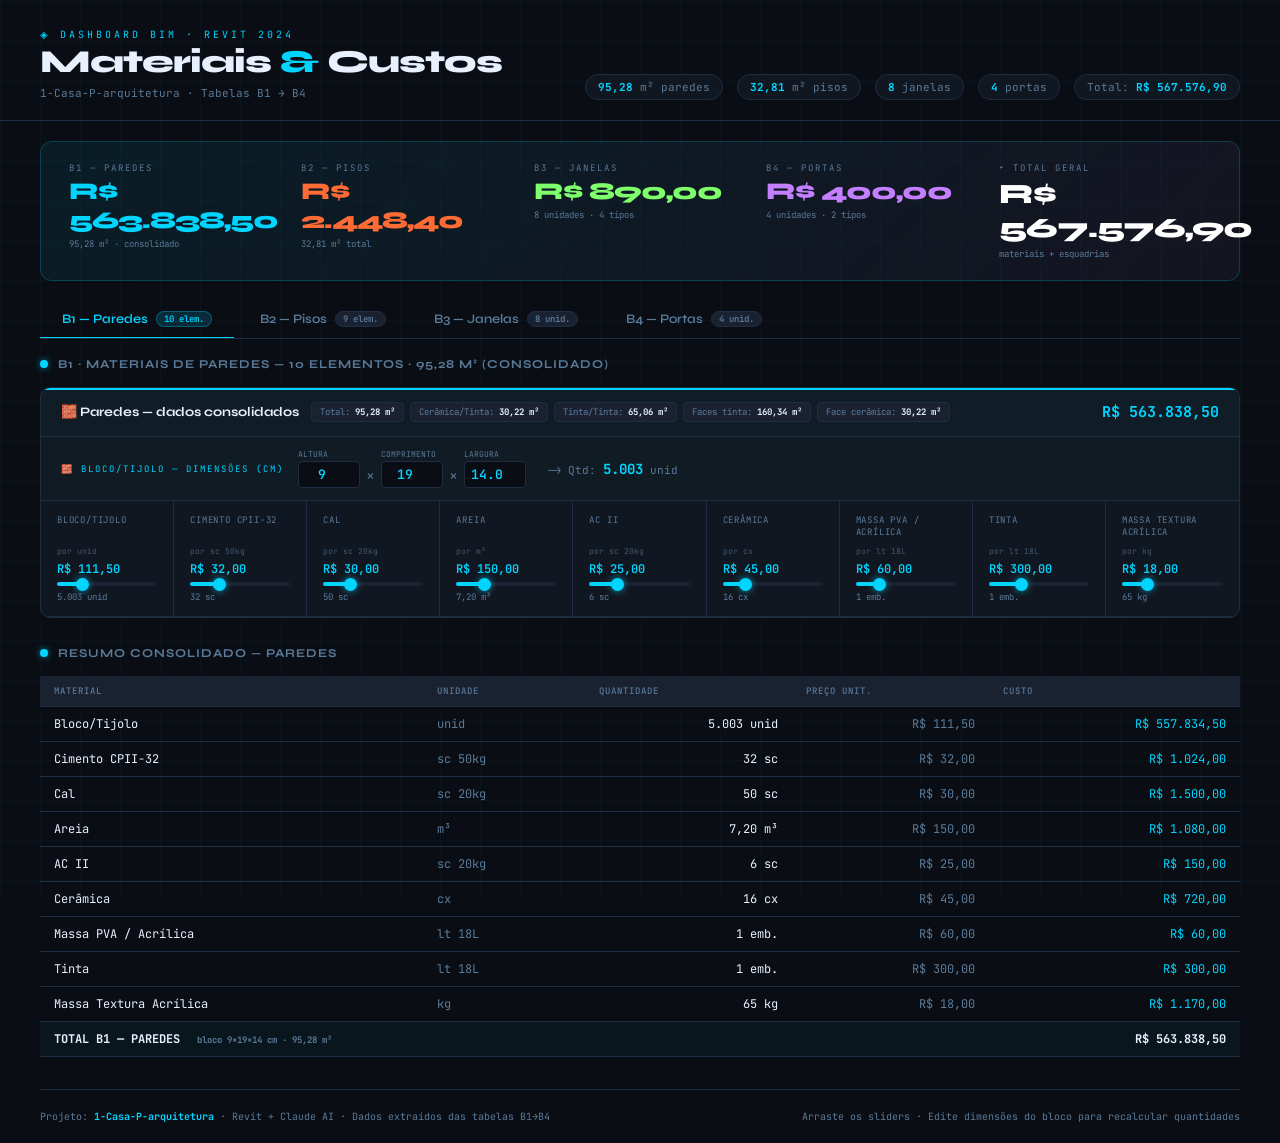
==== assets/images/projetos/modelo_1/dashboard.html @ 9f853e3e "Add files via upload" ====
<!DOCTYPE html>
<html lang="pt-BR">
<head>
<meta charset="UTF-8">
<meta name="viewport" content="width=device-width, initial-scale=1.0">
<title>Dashboard de Materiais — 1-Casa-P-arquitetura</title>
<link href="https://fonts.googleapis.com/css2?family=Syne:wght@400;600;700;800&family=JetBrains+Mono:wght@300;400;500&display=swap" rel="stylesheet">
<style>
  :root {
    --bg:#0a0e14; --surface:#111720; --surface2:#1a2232; --border:#1f2d42;
    --accent:#00d4ff; --accent2:#ff6b35; --accent3:#7fff6b; --accent4:#c47fff;
    --text:#e8f0fe; --muted:#5a7a9a;
    --font-d:'Syne',sans-serif; --font-m:'JetBrains Mono',monospace;
  }
  *{box-sizing:border-box;margin:0;padding:0}
  body{background:var(--bg);color:var(--text);font-family:var(--font-d);min-height:100vh;overflow-x:hidden}
  body::before{content:'';position:fixed;inset:0;
    background-image:linear-gradient(rgba(0,212,255,.03) 1px,transparent 1px),linear-gradient(90deg,rgba(0,212,255,.03) 1px,transparent 1px);
    background-size:40px 40px;pointer-events:none;z-index:0}

  /* HEADER */
  header{position:relative;z-index:10;padding:28px 40px 20px;border-bottom:1px solid var(--border);
    display:flex;align-items:flex-end;justify-content:space-between;gap:20px;flex-wrap:wrap}
  .logo-area{display:flex;flex-direction:column;gap:5px}
  .logo-tag{font-family:var(--font-m);font-size:10px;color:var(--accent);letter-spacing:3px;text-transform:uppercase}
  h1{font-size:clamp(20px,3vw,32px);font-weight:800;letter-spacing:-1px;line-height:1}
  h1 span{color:var(--accent)}
  .proj{font-family:var(--font-m);font-size:11px;color:var(--muted);margin-top:3px}
  .hdr-meta{display:flex;gap:14px;align-items:center;flex-wrap:wrap}
  .pill{background:var(--surface);border:1px solid var(--border);padding:5px 12px;border-radius:20px;
    font-family:var(--font-m);font-size:11px;color:var(--muted)}
  .pill strong{color:var(--accent)}

  /* BANNER */
  .banner{position:relative;z-index:10;margin:20px 40px;
    background:linear-gradient(135deg,rgba(0,212,255,.08),rgba(196,127,255,.06));
    border:1px solid rgba(0,212,255,.2);border-radius:12px;padding:20px 28px;
    display:grid;grid-template-columns:repeat(auto-fit,minmax(160px,1fr));gap:20px}
  .stat{display:flex;flex-direction:column;gap:3px}
  .stat-l{font-family:var(--font-m);font-size:9px;color:var(--muted);text-transform:uppercase;letter-spacing:2px}
  .stat-v{font-size:24px;font-weight:800;letter-spacing:-1px}
  .stat-s{font-family:var(--font-m);font-size:9px;color:var(--muted)}

  /* TAB NAV */
  .tab-nav{position:relative;z-index:10;margin:0 40px 18px;display:flex;gap:4px;
    border-bottom:1px solid var(--border);overflow-x:auto;scrollbar-width:none}
  .tab-nav::-webkit-scrollbar{display:none}
  .tab-btn{padding:10px 22px;background:none;border:none;border-bottom:2px solid transparent;
    color:var(--muted);font-family:var(--font-d);font-size:13px;font-weight:600;cursor:pointer;
    white-space:nowrap;transition:all .2s;display:flex;align-items:center;gap:8px;margin-bottom:-1px}
  .tab-btn:hover{color:var(--text)}
  .tab-btn.active{color:var(--accent);border-bottom-color:var(--accent)}
  .tab-badge{background:var(--surface2);border:1px solid var(--border);padding:1px 7px;
    border-radius:10px;font-family:var(--font-m);font-size:9px}
  .tab-btn.active .tab-badge{background:rgba(0,212,255,.15);border-color:rgba(0,212,255,.3);color:var(--accent)}

  /* PANEL */
  .panel{position:relative;z-index:10;margin:0 40px;display:none}
  .panel.active{display:block}
  .sec-hdr{display:flex;align-items:center;gap:10px;margin-bottom:16px}
  .sec-dot{width:8px;height:8px;border-radius:50%;flex-shrink:0}
  .sec-ttl{font-size:12px;font-weight:700;letter-spacing:1px;text-transform:uppercase;color:var(--muted)}

  /* chip */
  .chip{font-family:var(--font-m);font-size:9px;padding:3px 8px;background:var(--surface2);
    border:1px solid var(--border);border-radius:4px;color:var(--muted);white-space:nowrap}
  .chip strong{color:var(--text)}

  /* ═══ B1 WALL PANEL ═══ */
  .wp{background:var(--surface);border:1px solid var(--border);border-radius:10px;
    overflow:hidden;margin-bottom:28px;position:relative}
  .wp::before{content:'';position:absolute;top:0;left:0;right:0;height:2px;background:var(--accent)}

  .wp-head{display:flex;align-items:center;gap:12px;padding:14px 20px;
    border-bottom:1px solid var(--border);background:rgba(0,212,255,.03);flex-wrap:wrap}
  .wp-head-title{font-size:13px;font-weight:700;white-space:nowrap}
  .wp-chips{display:flex;gap:6px;flex-wrap:wrap;flex:1}
  .wp-total{font-family:var(--font-m);font-size:15px;font-weight:700;color:var(--accent);
    white-space:nowrap;margin-left:auto}

  .wp-bloco{display:flex;align-items:center;gap:14px;flex-wrap:wrap;
    padding:12px 20px;border-bottom:1px solid var(--border);background:rgba(0,212,255,.02)}
  .bloco-lbl{font-family:var(--font-m);font-size:9px;color:var(--accent);
    text-transform:uppercase;letter-spacing:2px;white-space:nowrap}
  .dim-row{display:flex;align-items:center;gap:6px}
  .dim-g{display:flex;flex-direction:column;gap:2px}
  .dim-l{font-family:var(--font-m);font-size:8px;color:var(--muted);text-transform:uppercase}
  .dim-i{background:var(--bg);border:1px solid var(--border);border-radius:4px;
    color:var(--accent);font-family:var(--font-m);font-size:13px;font-weight:600;
    padding:4px 6px;width:62px;text-align:center;outline:none;transition:border-color .2s}
  .dim-i:focus{border-color:var(--accent);box-shadow:0 0 0 2px rgba(0,212,255,.1)}
  .dim-sep{font-family:var(--font-m);font-size:15px;color:var(--muted);padding-top:14px}
  .bloco-qty{font-family:var(--font-m);font-size:11px;color:var(--muted);
    white-space:nowrap;margin-left:8px}
  .bloco-qty strong{color:var(--accent);font-size:14px}

  /* sliders grid — 9 equal columns on wide screens */
  .wp-grid{display:grid;grid-template-columns:repeat(9,1fr);gap:0}
  @media(max-width:1200px){.wp-grid{grid-template-columns:repeat(5,1fr)}}
  @media(max-width:800px) {.wp-grid{grid-template-columns:repeat(3,1fr)}}
  @media(max-width:500px) {.wp-grid{grid-template-columns:repeat(2,1fr)}}

  .wp-cell{padding:14px 16px 12px;border-right:1px solid var(--border);
    border-bottom:1px solid var(--border);display:flex;flex-direction:column;gap:5px;min-width:0}
  .wp-cell:last-child{border-right:none}
  .wc-name{font-family:var(--font-m);font-size:9px;color:var(--muted);
    text-transform:uppercase;letter-spacing:.8px;line-height:1.3;min-height:26px}
  .wc-unit{font-family:var(--font-m);font-size:8px;color:var(--muted);opacity:.65}
  .wc-val{font-family:var(--font-m);font-size:12px;font-weight:600;color:var(--accent)}
  .wc-qty{font-family:var(--font-m);font-size:9px;color:var(--muted);min-height:13px}

  /* range inputs */
  input[type=range]{-webkit-appearance:none;width:100%;height:4px;border-radius:2px;outline:none;cursor:pointer}
  input[type=range]::-webkit-slider-thumb{-webkit-appearance:none;width:13px;height:13px;border-radius:50%;cursor:pointer;transition:transform .15s}
  input[type=range]::-webkit-slider-thumb:hover{transform:scale(1.35)}
  .t1 input[type=range]{background:linear-gradient(to right,#00d4ff var(--pct,50%),#1a2232 var(--pct,50%))}
  .t2 input[type=range]{background:linear-gradient(to right,#ff6b35 var(--pct,50%),#1a2232 var(--pct,50%))}
  .t3 input[type=range]{background:linear-gradient(to right,#7fff6b var(--pct,50%),#1a2232 var(--pct,50%))}
  .t4 input[type=range]{background:linear-gradient(to right,#c47fff var(--pct,50%),#1a2232 var(--pct,50%))}
  .t1 input[type=range]::-webkit-slider-thumb{background:#00d4ff;box-shadow:0 0 7px rgba(0,212,255,.7)}
  .t2 input[type=range]::-webkit-slider-thumb{background:#ff6b35;box-shadow:0 0 7px rgba(255,107,53,.7)}
  .t3 input[type=range]::-webkit-slider-thumb{background:#7fff6b;box-shadow:0 0 7px rgba(127,255,107,.7)}
  .t4 input[type=range]::-webkit-slider-thumb{background:#c47fff;box-shadow:0 0 7px rgba(196,127,255,.7)}

  /* ═══ B2-B4 CARDS ═══ */
  .cards-grid{display:grid;grid-template-columns:repeat(auto-fill,minmax(300px,1fr));gap:14px;margin-bottom:28px}
  .mat-card{background:var(--surface);border:1px solid var(--border);border-radius:10px;padding:18px;
    position:relative;overflow:hidden;transition:border-color .2s,box-shadow .2s;animation:fadeUp .35s ease both}
  .mat-card::before{content:'';position:absolute;top:0;left:0;right:0;height:2px}
  .mat-card:hover{border-color:rgba(0,212,255,.25);box-shadow:0 0 18px rgba(0,212,255,.04)}
  .mat-card.t2::before{background:#ff6b35}
  .mat-card.t3::before{background:#7fff6b}
  .mat-card.t4::before{background:#c47fff}
  .card-header{display:flex;align-items:flex-start;justify-content:space-between;gap:10px;margin-bottom:14px}
  .card-icon{width:34px;height:34px;border-radius:7px;display:flex;align-items:center;justify-content:center;font-size:15px;flex-shrink:0}
  .mat-card.t2 .card-icon{background:rgba(255,107,53,.1)}
  .mat-card.t3 .card-icon{background:rgba(127,255,107,.1)}
  .mat-card.t4 .card-icon{background:rgba(196,127,255,.1)}
  .card-title{font-size:13px;font-weight:700;line-height:1.3;flex:1}
  .card-badge{font-family:var(--font-m);font-size:9px;padding:3px 7px;border-radius:10px;
    border:1px solid;text-transform:uppercase;white-space:nowrap}
  .t2 .card-badge{color:#ff6b35;border-color:rgba(255,107,53,.3);background:rgba(255,107,53,.08)}
  .t3 .card-badge{color:#7fff6b;border-color:rgba(127,255,107,.3);background:rgba(127,255,107,.08)}
  .t4 .card-badge{color:#c47fff;border-color:rgba(196,127,255,.3);background:rgba(196,127,255,.08)}
  .wall-info{display:flex;gap:6px;margin-bottom:12px;flex-wrap:wrap}
  .sld-sec{margin-bottom:12px}
  .sld-row{display:flex;justify-content:space-between;align-items:center;margin-bottom:6px}
  .sld-lbl{font-family:var(--font-m);font-size:9px;color:var(--muted);text-transform:uppercase;letter-spacing:.8px}
  .sld-val{font-family:var(--font-m);font-size:11px;font-weight:500}
  .t2 .sld-val{color:#ff6b35} .t3 .sld-val{color:#7fff6b} .t4 .sld-val{color:#c47fff}
  .cost-line{display:flex;justify-content:space-between;align-items:center;
    padding:8px 12px;background:var(--surface2);border-radius:5px;margin-top:10px}
  .cost-lbl{font-family:var(--font-m);font-size:9px;color:var(--muted);text-transform:uppercase}
  .cost-val{font-family:var(--font-m);font-size:13px;font-weight:600}
  .t2 .cost-val{color:#ff6b35} .t3 .cost-val{color:#7fff6b} .t4 .cost-val{color:#c47fff}

  /* section dot colors */
  .t1 .sec-dot{background:#00d4ff;box-shadow:0 0 6px rgba(0,212,255,.6)}
  .t2 .sec-dot{background:#ff6b35;box-shadow:0 0 6px rgba(255,107,53,.6)}
  .t3 .sec-dot{background:#7fff6b;box-shadow:0 0 6px rgba(127,255,107,.6)}
  .t4 .sec-dot{background:#c47fff;box-shadow:0 0 6px rgba(196,127,255,.6)}

  /* SUMMARY TABLE */
  .sum-tbl{width:100%;border-collapse:collapse;margin-bottom:28px;font-family:var(--font-m);font-size:12px}
  .sum-tbl th{text-align:left;padding:9px 14px;background:var(--surface2);border-bottom:1px solid var(--border);
    color:var(--muted);font-size:9px;letter-spacing:1px;text-transform:uppercase;font-weight:500}
  .sum-tbl td{padding:9px 14px;border-bottom:1px solid var(--border);vertical-align:middle}
  .sum-tbl tr:hover td{background:rgba(255,255,255,.015)}
  .sum-tbl .tot-row td{font-weight:700;font-size:12px;border-top:1px solid var(--border);background:rgba(0,212,255,.04)}
  .tr{text-align:right} .tc{text-align:center}

  /* FOOTER */
  footer{position:relative;z-index:10;margin:32px 40px 20px;padding-top:20px;
    border-top:1px solid var(--border);display:flex;justify-content:space-between;
    align-items:center;flex-wrap:wrap;gap:10px}
  .fn{font-family:var(--font-m);font-size:10px;color:var(--muted)}
  .fn strong{color:var(--accent)}

  @keyframes fadeUp{from{opacity:0;transform:translateY(10px)}to{opacity:1;transform:translateY(0)}}
  @media(max-width:640px){header,.banner,.tab-nav,.panel,footer{margin-left:14px;margin-right:14px}}
</style>
</head>
<body>

<header>
  <div class="logo-area">
    <div class="logo-tag">◈ Dashboard BIM · Revit 2024</div>
    <h1>Materiais <span>&amp;</span> Custos</h1>
    <div class="proj">1-Casa-P-arquitetura · Tabelas B1 → B4</div>
  </div>
  <div class="hdr-meta">
    <div class="pill"><strong>95,28</strong> m² paredes</div>
    <div class="pill"><strong id="hdr-pisos">—</strong> m² pisos</div>
    <div class="pill"><strong>8</strong> janelas</div>
    <div class="pill"><strong>4</strong> portas</div>
    <div class="pill">Total: <strong id="hdr-total" style="color:var(--accent)">—</strong></div>
  </div>
</header>

<div class="banner">
  <div class="stat">
    <div class="stat-l">B1 — Paredes</div>
    <div class="stat-v" id="tot-b1" style="color:var(--accent)">R$ —</div>
    <div class="stat-s">95,28 m² · consolidado</div>
  </div>
  <div class="stat">
    <div class="stat-l">B2 — Pisos</div>
    <div class="stat-v" id="tot-b2" style="color:var(--accent2)">R$ —</div>
    <div class="stat-s" id="tot-b2-area">— m² total</div>
  </div>
  <div class="stat">
    <div class="stat-l">B3 — Janelas</div>
    <div class="stat-v" id="tot-b3" style="color:var(--accent3)">R$ —</div>
    <div class="stat-s">8 unidades · 4 tipos</div>
  </div>
  <div class="stat">
    <div class="stat-l">B4 — Portas</div>
    <div class="stat-v" id="tot-b4" style="color:var(--accent4)">R$ —</div>
    <div class="stat-s">4 unidades · 2 tipos</div>
  </div>
  <div class="stat">
    <div class="stat-l">▸ TOTAL GERAL</div>
    <div class="stat-v" id="tot-geral" style="color:#fff;font-size:28px">R$ —</div>
    <div class="stat-s">materiais + esquadrias</div>
  </div>
</div>

<div class="tab-nav">
  <button class="tab-btn active t1" onclick="showTab('b1',this)">B1 — Paredes <span class="tab-badge">10 elem.</span></button>
  <button class="tab-btn t2" onclick="showTab('b2',this)">B2 — Pisos <span class="tab-badge">9 elem.</span></button>
  <button class="tab-btn t3" onclick="showTab('b3',this)">B3 — Janelas <span class="tab-badge">8 unid.</span></button>
  <button class="tab-btn t4" onclick="showTab('b4',this)">B4 — Portas <span class="tab-badge">4 unid.</span></button>
</div>

<!-- PANEL B1 -->
<div class="panel active t1" id="panel-b1">
  <div class="sec-hdr"><div class="sec-dot t1"></div><div class="sec-ttl">B1 · Materiais de Paredes — 10 elementos · 95,28 m² (consolidado)</div></div>
  <div id="b1-container"></div>
  <div class="sec-hdr" style="margin-top:6px"><div class="sec-dot t1"></div><div class="sec-ttl">Resumo consolidado — Paredes</div></div>
  <table class="sum-tbl" id="sum-b1"></table>
</div>

<!-- PANEL B2 -->
<div class="panel t2" id="panel-b2">
  <div class="sec-hdr"><div class="sec-dot t2"></div><div class="sec-ttl">B2 · Materiais de Pisos — 4 tipos · 9 elementos</div></div>
  <div class="cards-grid" id="cards-b2"></div>
  <div class="sec-hdr" style="margin-top:6px"><div class="sec-dot t2"></div><div class="sec-ttl">Resumo consolidado — Pisos</div></div>
  <table class="sum-tbl" id="sum-b2"></table>
</div>

<!-- PANEL B3 -->
<div class="panel t3" id="panel-b3">
  <div class="sec-hdr"><div class="sec-dot t3"></div><div class="sec-ttl">B3 · Janelas — 4 tipos · 8 unidades</div></div>
  <div class="cards-grid" id="cards-b3"></div>
  <div class="sec-hdr" style="margin-top:6px"><div class="sec-dot t3"></div><div class="sec-ttl">Resumo consolidado — Janelas</div></div>
  <table class="sum-tbl" id="sum-b3"></table>
</div>

<!-- PANEL B4 -->
<div class="panel t4" id="panel-b4">
  <div class="sec-hdr"><div class="sec-dot t4"></div><div class="sec-ttl">B4 · Portas — 2 tipos · 4 unidades</div></div>
  <div class="cards-grid" id="cards-b4"></div>
  <div class="sec-hdr" style="margin-top:6px"><div class="sec-dot t4"></div><div class="sec-ttl">Resumo consolidado — Portas</div></div>
  <table class="sum-tbl" id="sum-b4"></table>
</div>

<footer>
  <div class="fn">Projeto: <strong>1-Casa-P-arquitetura</strong> · Revit + Claude AI · Dados extraídos das tabelas B1→B4</div>
  <div class="fn">Arraste os sliders · Edite dimensões do bloco para recalcular quantidades</div>
</footer>

<script>
// ══════════════════════════════════════════════
// DATA
// ══════════════════════════════════════════════

// B1 — áreas consolidadas
// Cerâmica/Tinta: 30.22 m²  (chapisco×1, emboço×1, reboco×1, tinta×1, cerâmica×1)
// Tinta/Tinta:    65.06 m²  (chapisco×2, emboço×2, reboco×2, tinta×2)
const W_TOT = 95.28;                          // m² total alvenaria
const W_CER = 30.22;                          // m² com cerâmica (1 face)
const W_PIN = 30.22*1 + 65.06*2;             // 160.34 m² faces com tinta/massa

// 9 materiais — step 0.5, min 1 para todos
const wallMats = [
  {id:'wm0', nome:'Bloco/Tijolo',          un:'unid',    emb:1,  rend:null, tipo:'bloco', val:111.50, min:1, max:500,  step:0.5},
  {id:'wm1', nome:'Cimento CPII-32',       un:'sc 50kg', emb:50, rend:null, tipo:'aglom', val:32.00,  min:1, max:120,  step:0.5},
  {id:'wm2', nome:'Cal',                   un:'sc 20kg', emb:20, rend:null, tipo:'aglom', val:30.00,  min:1, max:120,  step:0.5},
  {id:'wm3', nome:'Areia',                 un:'m³',      emb:1,  rend:null, tipo:'aglom', val:150.00, min:1, max:600,  step:0.5},
  {id:'wm4', nome:'AC II',                 un:'sc 20kg', emb:20, rend:6,    tipo:'face',  face:'cer', val:25.00,  min:1, max:100, step:0.5},
  {id:'wm5', nome:'Cerâmica',              un:'cx',      emb:1,  rend:2.1,  tipo:'face',  face:'cer', val:45.00,  min:1, max:240, step:0.5},
  {id:'wm6', nome:'Massa PVA / Acrílica',  un:'lt 18L',  emb:18, rend:60,   tipo:'face',  face:'pin', val:60.00,  min:1, max:300, step:0.5},
  {id:'wm7', nome:'Tinta',                 un:'lt 18L',  emb:18, rend:70,   tipo:'face',  face:'pin', val:300.00, min:1, max:1000,step:0.5},
  {id:'wm8', nome:'Massa Textura Acrílica',un:'kg',      emb:1,  rend:2.5,  tipo:'face',  face:'pin', val:18.00,  min:1, max:80,  step:0.5},
];

// B2
const floorTypes = [
  {id:'f1', nome:'Piso Térreo Banheiro Box', area:1.53, mats:[
    {nome:'Brita',             un:'m³',      val:150, esp:0.04,             min:1, max:250, step:0.5},
    {nome:'Concreto',          un:'m³',      val:700, esp:0.04, conc:true,  min:1, max:900, step:0.5},
    {nome:'Cimento CPII-32',   un:'sc 50kg', val:32,  esp:0.02, tc:1,ta:4, min:1, max:120, step:0.5},
    {nome:'AC II',             un:'sc 20kg', val:25,  rend:6,               min:1, max:50,  step:0.5},
    {nome:'Cerâmica',          un:'cx',      val:45,  rend:1.8,             min:1, max:120, step:0.5},
  ]},
  {id:'f2', nome:'Piso Térreo Banheiro', area:6.93, mats:[
    {nome:'Brita',                  un:'m³',      val:150, esp:0.04,             min:1, max:250, step:0.5},
    {nome:'Concreto Usinado',        un:'m³',      val:700, esp:0.06, conc:true,  min:1, max:900, step:0.5},
    {nome:'Cimento (contrapiso)',    un:'sc 50kg', val:32,  esp:0.04, tc:1,ta:4, min:1, max:120, step:0.5},
    {nome:'AC II',                   un:'sc 20kg', val:25,  rend:6,               min:1, max:50,  step:0.5},
    {nome:'Cerâmica',                un:'cx',      val:45,  rend:1.8,             min:1, max:120, step:0.5},
  ]},
  {id:'f3', nome:'Piso Cimento Queimado', area:15.26, mats:[
    {nome:'Brita',               un:'m³',      val:150, esp:0.04,             min:1, max:250, step:0.5},
    {nome:'Concreto Usinado',    un:'m³',      val:700, esp:0.06, conc:true,  min:1, max:900, step:0.5},
    {nome:'Cimento (contrapiso)',un:'sc 50kg', val:32,  esp:0.04, tc:1,ta:4, min:1, max:120, step:0.5},
  ]},
  {id:'f4', nome:'Piso Laminado', area:9.09, mats:[
    {nome:'Brita',               un:'m³',      val:150, esp:0.04,             min:1, max:250, step:0.5},
    {nome:'Concreto Usinado',    un:'m³',      val:700, esp:0.06, conc:true,  min:1, max:900, step:0.5},
    {nome:'Cimento (contrapiso)',un:'sc 50kg', val:32,  esp:0.04, tc:1,ta:4, min:1, max:120, step:0.5},
    {nome:'Laminado',            un:'cx',      val:46,  rend:2.1,             min:1, max:120, step:0.5},
  ]},
];

// B3
const winTypes = [
  {id:'j1', nome:'Basculante 80×60',         fam:'Travessa horizontal',       qtd:2, val:117.50, min:1, max:300, step:0.5, dim:'80×60 cm',   pt:'160 cm'},
  {id:'j2', nome:'Janela Correr 2P 120×150', fam:'Janela correr 2 Painéis',  qtd:3, val:100.00, min:1, max:350, step:0.5, dim:'120×150 cm', pt:'90 cm'},
  {id:'j3', nome:'Janela Correr 2P 120×120', fam:'Janela correr 2 Painéis',  qtd:1, val:120.00, min:1, max:350, step:0.5, dim:'120×120 cm', pt:'90 cm'},
  {id:'j4', nome:'Basculante 60×50',         fam:'Travessa horizontal',       qtd:2, val:117.50, min:1, max:300, step:0.5, dim:'60×50 cm',   pt:'160 cm'},
];

// B4
const doorTypes = [
  {id:'p1', nome:'Porta 80×210', fam:'Porta única c/ revestimento', qtd:2, val:100.00, min:1, max:400, step:0.5, dim:'80×210 cm'},
  {id:'p2', nome:'Porta 70×210', fam:'Porta única c/ revestimento', qtd:2, val:100.00, min:1, max:400, step:0.5, dim:'70×210 cm'},
];

// ══════════════════════════════════════════════
// STATE
// ══════════════════════════════════════════════
const S = {p:{}, bloco:{h:9, c:19, l:14}};
let totB1=0, totB2=0, totB3=0, totB4=0;

function ip(id, def){ if(!(id in S.p)) S.p[id]=def; }
function gp(id, def){ return S.p[id]!==undefined ? S.p[id] : def; }

function getDims(){
  return {
    h: parseFloat(S.bloco.h||9)/100,
    c: parseFloat(S.bloco.c||19)/100,
    l: parseFloat(S.bloco.l||14)/100,
  };
}

// ══════════════════════════════════════════════
// HELPERS
// ══════════════════════════════════════════════
const fmt  = v => 'R$ '+v.toLocaleString('pt-BR',{minimumFractionDigits:2,maximumFractionDigits:2});
const fmtN = v => v.toLocaleString('pt-BR',{minimumFractionDigits:2,maximumFractionDigits:2});
const pct  = (v,mn,mx) => Math.max(0,Math.min(100,(v-mn)/(mx-mn)*100)).toFixed(1);

function calcArg(area, faces, esp, tC, tCal, tA){
  const vol=area*esp*faces, tot=tC+(tCal||0)+tA;
  return { kgC:vol*tC/tot*1400, kgCal:tCal?vol*tCal/tot*600:0, m3A:vol*tA/tot };
}

function blocoQty(){
  const d=getDims();
  return Math.ceil(W_TOT/((d.h+0.01)*(d.c+0.01))*1.05);
}

// ══════════════════════════════════════════════
// GLOBAL SLIDER HANDLER
// ══════════════════════════════════════════════
function onSlider(sid, raw, mn, mx){
  const v=parseFloat(raw);
  S.p[sid]=v;
  const el=document.getElementById('sl-'+sid);
  if(el) el.style.setProperty('--pct', pct(v,mn,mx)+'%');
  const sv=document.getElementById('sv-'+sid);
  if(sv) sv.textContent=fmt(v);
  updAll();
}

function setDim(field, val){
  S.bloco[field]=parseFloat(val)||0;
  const q=blocoQty();
  const el=document.getElementById('bqty');
  if(el) el.innerHTML='⟶ Qtd: <strong>'+q.toLocaleString('pt-BR')+'</strong> unid';
  updAll();
}

function updAll(){ updateB1(); updateB2(); updateB3(); updateB4(); updateTotals(); }

// ══════════════════════════════════════════════
// BUILD B1 — unified horizontal panel
// ══════════════════════════════════════════════
function buildB1(){
  const d=getDims(), q=blocoQty();
  let html=`<div class="wp">
  <div class="wp-head">
    <div class="wp-head-title">🧱 Paredes — dados consolidados</div>
    <div class="wp-chips">
      <div class="chip">Total: <strong>95,28 m²</strong></div>
      <div class="chip">Cerâmica/Tinta: <strong>30,22 m²</strong></div>
      <div class="chip">Tinta/Tinta: <strong>65,06 m²</strong></div>
      <div class="chip">Faces tinta: <strong>160,34 m²</strong></div>
      <div class="chip">Face cerâmica: <strong>30,22 m²</strong></div>
    </div>
    <div class="wp-total" id="cost-b1">R$ —</div>
  </div>
  <div class="wp-bloco">
    <div class="bloco-lbl">🧱 Bloco/Tijolo — dimensões (cm)</div>
    <div class="dim-row">
      <div class="dim-g"><div class="dim-l">Altura</div>
        <input class="dim-i" type="number" value="${d.h*100}" min="3" max="30" step="0.5" oninput="setDim('h',this.value)"></div>
      <div class="dim-sep">×</div>
      <div class="dim-g"><div class="dim-l">Comprimento</div>
        <input class="dim-i" type="number" value="${d.c*100}" min="5" max="60" step="0.5" oninput="setDim('c',this.value)"></div>
      <div class="dim-sep">×</div>
      <div class="dim-g"><div class="dim-l">Largura</div>
        <input class="dim-i" type="number" value="${d.l*100}" min="5" max="30" step="0.5" oninput="setDim('l',this.value)"></div>
    </div>
    <div class="bloco-qty" id="bqty">⟶ Qtd: <strong>${q.toLocaleString('pt-BR')}</strong> unid</div>
  </div>
  <div class="wp-grid">`;

  wallMats.forEach(m=>{
    ip(m.id, m.val);
    const v=gp(m.id,m.val), p=pct(v,m.min,m.max);
    html+=`<div class="wp-cell">
      <div class="wc-name">${m.nome}</div>
      <div class="wc-unit">por ${m.un}</div>
      <div class="wc-val" id="sv-${m.id}">${fmt(v)}</div>
      <input type="range" class="t1" id="sl-${m.id}"
        min="${m.min}" max="${m.max}" step="${m.step}" value="${v}" style="--pct:${p}%"
        oninput="onSlider('${m.id}',this.value,${m.min},${m.max})">
      <div class="wc-qty" id="qty-${m.id}">—</div>
    </div>`;
  });

  html+=`</div></div>`;
  document.getElementById('b1-container').innerHTML=html;
  updateB1();
}

function updateB1(){
  // pre-compute mortar over all layers / both wall types
  let kgC=0, kgCal=0, m3A=0;
  [
    {a:30.22,f:1,e:0.01,tC:1,tCal:0,tA:4},  // chapisco w1
    {a:30.22,f:1,e:0.02,tC:1,tCal:2,tA:8},  // emboço w1
    {a:30.22,f:1,e:0.02,tC:1,tCal:2,tA:6},  // reboco w1
    {a:30.22,f:1,e:0.02,tC:1,tCal:2,tA:8},  // assent. w1
    {a:65.06,f:2,e:0.01,tC:1,tCal:0,tA:4},  // chapisco w2
    {a:65.06,f:2,e:0.02,tC:1,tCal:2,tA:8},  // emboço w2
    {a:65.06,f:2,e:0.02,tC:1,tCal:2,tA:6},  // reboco w2
    {a:65.06,f:1,e:0.02,tC:1,tCal:2,tA:8},  // assent. w2
  ].forEach(l=>{
    const r=calcArg(l.a,l.f,l.e,l.tC,l.tCal,l.tA);
    kgC+=r.kgC; kgCal+=r.kgCal; m3A+=r.m3A;
  });

  let grand=0;
  const rows=[];

  wallMats.forEach(m=>{
    const price=gp(m.id,m.val);
    let qty=0, cost=0, ql='—';

    if(m.tipo==='bloco'){
      const d=getDims();
      qty=Math.ceil(W_TOT/((d.h+0.01)*(d.c+0.01))*1.05);
      cost=qty*price; ql=qty.toLocaleString('pt-BR')+' unid';
      const bq=document.getElementById('bqty');
      if(bq) bq.innerHTML='⟶ Qtd: <strong>'+qty.toLocaleString('pt-BR')+'</strong> unid';

    } else if(m.tipo==='aglom'){
      if(m.nome.includes('Cimento')){
        qty=Math.ceil(kgC/m.emb); cost=qty*price; ql=qty+' sc';
      } else if(m.nome.includes('Cal')){
        qty=Math.ceil(kgCal/m.emb); cost=qty*price; ql=qty+' sc';
      } else if(m.nome.includes('Areia')){
        qty=Math.ceil(m3A*10)/10; cost=qty*price; ql=fmtN(qty)+' m³';
      }

    } else if(m.tipo==='face'){
      const fa=m.face==='cer'?W_CER:W_PIN;
      if(m.rend>0){
        if(m.nome.includes('Cerâmica')){
          qty=Math.ceil(fa/m.rend*1.1); cost=qty*price; ql=qty+' cx';
        } else if(m.nome.includes('AC II')){
          qty=Math.ceil(fa/m.rend); cost=qty*price; ql=qty+' sc';
        } else if(m.nome.includes('Textura')){
          qty=Math.ceil(fa/m.rend); cost=qty*price; ql=qty+' kg';
        } else {
          // Massa PVA / Tinta — embalagens
          qty=Math.ceil(fa/m.rend/m.emb); cost=qty*price; ql=qty+' emb.';
        }
      }
    }

    grand+=cost;
    const qEl=document.getElementById('qty-'+m.id);
    if(qEl) qEl.textContent=ql;
    if(qty>0) rows.push({nome:m.nome, un:m.un, qty:ql, price, cost});
  });

  const cEl=document.getElementById('cost-b1');
  if(cEl) cEl.textContent=fmt(grand);

  // summary table
  const tbl=document.getElementById('sum-b1');
  if(!tbl) return;
  const d=getDims();
  let t=`<thead><tr><th>Material</th><th>Unidade</th><th class="tr">Quantidade</th><th class="tr">Preço Unit.</th><th class="tr">Custo</th></tr></thead><tbody>`;
  rows.forEach(r=> t+=`<tr><td>${r.nome}</td><td style="color:var(--muted)">${r.un}</td>
    <td class="tr">${r.qty}</td>
    <td class="tr" style="color:var(--muted)">${fmt(r.price)}</td>
    <td class="tr" style="color:var(--accent)">${fmt(r.cost)}</td></tr>`);
  t+=`</tbody><tfoot><tr class="tot-row">
    <td colspan="4"><strong>TOTAL B1 — PAREDES</strong>
      <span style="color:var(--muted);font-size:9px;margin-left:10px">
        bloco ${Math.round(d.h*100)}×${Math.round(d.c*100)}×${Math.round(d.l*100)} cm · 95,28 m²
      </span></td>
    <td class="tr"><strong>${fmt(grand)}</strong></td></tr></tfoot>`;
  tbl.innerHTML=t;
  document.getElementById('tot-b1').textContent=fmt(grand);
  totB1=grand;
}

// ══════════════════════════════════════════════
// BUILD B2
// ══════════════════════════════════════════════
function buildB2(){
  const con=document.getElementById('cards-b2');
  con.innerHTML='';
  floorTypes.forEach((ft,fi)=>{
    const card=document.createElement('div');
    card.className='mat-card t2'; card.style.animationDelay=fi*0.07+'s';
    let h=`<div class="card-header">
      <div class="card-icon t2">🏠</div>
      <div class="card-title">${ft.nome}</div>
      <span class="card-badge t2">Piso</span></div>
      <div class="wall-info"><div class="chip">Área: <strong>${fmtN(ft.area)} m²</strong></div></div>`;
    ft.mats.forEach((mat,mi)=>{
      const sid=`b2-${ft.id}-${mi}`; ip(sid,mat.val);
      const v=gp(sid,mat.val), p=pct(v,mat.min,mat.max);
      h+=`<div class="sld-sec"><div class="sld-row">
        <span class="sld-lbl">${mat.nome}</span>
        <span class="sld-val t2" id="sv-${sid}">${fmt(v)} / ${mat.un}</span></div>
        <input type="range" class="t2" id="sl-${sid}" min="${mat.min}" max="${mat.max}" step="${mat.step}" value="${v}" style="--pct:${p}%"
          oninput="onSlider('${sid}',this.value,${mat.min},${mat.max})"></div>`;
    });
    h+=`<div class="cost-line"><span class="cost-lbl">💰 Custo estimado</span><span class="cost-val t2" id="cost-${ft.id}">R$ —</span></div>`;
    card.innerHTML=h; con.appendChild(card);
  });
  updateB2();
}

function updateB2(){
  let grand=0; const rows=[];
  floorTypes.forEach(ft=>{
    let sub=0; const mats=[];
    ft.mats.forEach((mat,mi)=>{
      const sid=`b2-${ft.id}-${mi}`, price=gp(sid,mat.val);
      let qty=0, cost=0, ql='';
      if(mat.conc){
        qty=Math.round(ft.area*mat.esp*1000)/1000; cost=qty*price; ql=fmtN(qty)+' m³';
      } else if(mat.tc){
        const vol=ft.area*mat.esp, tot=mat.tc+mat.ta;
        qty=Math.ceil(vol*mat.tc/tot*1400/50); cost=qty*price; ql=qty+' sc';
      } else if(mat.esp){
        qty=Math.round(ft.area*mat.esp*1000)/1000; cost=qty*price; ql=fmtN(qty)+' m³';
      } else if(mat.rend){
        qty=Math.ceil(ft.area/mat.rend*1.1); cost=qty*price; ql=qty+' cx';
      }
      sub+=cost;
      const sv=document.getElementById('sv-'+sid);
      if(sv) sv.textContent=fmt(price)+' / '+mat.un;
      if(qty>0) mats.push({nome:mat.nome, qty:ql, cost});
    });
    const cEl=document.getElementById('cost-'+ft.id);
    if(cEl) cEl.textContent=fmt(sub);
    grand+=sub; rows.push({tipo:ft.nome, area:ft.area, mats, sub});
  });
  const tbl=document.getElementById('sum-b2');
  let t=`<thead><tr><th>Tipo / Material</th><th>Área</th><th class="tr">Qtd</th><th class="tr">Custo</th></tr></thead><tbody>`;
  rows.forEach(r=>{
    t+=`<tr><td colspan="4" style="padding:5px 14px;color:var(--accent2);font-size:10px;font-weight:700;background:rgba(255,107,53,.04)">${r.tipo}</td></tr>`;
    r.mats.forEach(m=> t+=`<tr><td style="padding-left:24px">${m.nome}</td><td>${fmtN(r.area)}</td><td class="tr">${m.qty}</td><td class="tr" style="color:var(--accent2)">${fmt(m.cost)}</td></tr>`);
    t+=`<tr style="font-weight:700"><td colspan="3" class="tr" style="color:var(--muted)">Subtotal ${r.tipo}</td><td class="tr" style="color:var(--accent2)">${fmt(r.sub)}</td></tr>`;
  });
  const ta=floorTypes.reduce((s,f)=>s+f.area,0);
  t+=`</tbody><tfoot><tr class="tot-row"><td colspan="3"><strong>TOTAL B2 — PISOS</strong></td><td class="tr"><strong>${fmt(grand)}</strong></td></tr></tfoot>`;
  tbl.innerHTML=t;
  document.getElementById('tot-b2').textContent=fmt(grand);
  document.getElementById('hdr-pisos').textContent=fmtN(ta);
  document.getElementById('tot-b2-area').textContent=fmtN(ta)+' m² total';
  totB2=grand;
}

// ══════════════════════════════════════════════
// BUILD B3
// ══════════════════════════════════════════════
function buildB3(){
  const con=document.getElementById('cards-b3'); con.innerHTML='';
  winTypes.forEach((wn,wi)=>{
    const card=document.createElement('div');
    card.className='mat-card t3'; card.style.animationDelay=wi*0.07+'s';
    const sid='b3-'+wn.id; ip(sid,wn.val);
    const v=gp(sid,wn.val), p=pct(v,wn.min,wn.max);
    card.innerHTML=`<div class="card-header">
      <div class="card-icon t3">🪟</div>
      <div class="card-title">${wn.nome}</div>
      <span class="card-badge t3">${wn.qtd} unid.</span></div>
      <div class="wall-info">
        <div class="chip">Dim: <strong>${wn.dim}</strong></div>
        <div class="chip">Peitoril: <strong>${wn.pt}</strong></div>
        <div class="chip">Família: <strong>${wn.fam}</strong></div></div>
      <div class="sld-sec"><div class="sld-row">
        <span class="sld-lbl">Valor Unitário</span>
        <span class="sld-val t3" id="sv-${sid}">${fmt(v)} / unid</span></div>
        <input type="range" class="t3" id="sl-${sid}" min="${wn.min}" max="${wn.max}" step="${wn.step}" value="${v}" style="--pct:${p}%"
          oninput="onSlider('${sid}',this.value,${wn.min},${wn.max})"></div>
      <div class="cost-line"><span class="cost-lbl">💰 ${wn.qtd} × valor unit.</span>
        <span class="cost-val t3" id="cost-${wn.id}">${fmt(v*wn.qtd)}</span></div>`;
    con.appendChild(card);
  });
  updateB3();
}

function updateB3(){
  let grand=0; const rows=[];
  winTypes.forEach(wn=>{
    const sid='b3-'+wn.id, price=gp(sid,wn.val), cost=price*wn.qtd;
    grand+=cost;
    const cEl=document.getElementById('cost-'+wn.id); if(cEl) cEl.textContent=fmt(cost);
    const sv=document.getElementById('sv-'+sid); if(sv) sv.textContent=fmt(price)+' / unid';
    rows.push({nome:wn.nome, dim:wn.dim, qtd:wn.qtd, price, cost});
  });
  const tbl=document.getElementById('sum-b3');
  let t=`<thead><tr><th>Janela</th><th>Dim.</th><th class="tc">Qtd</th><th class="tr">Unit.</th><th class="tr">Total</th></tr></thead><tbody>`;
  rows.forEach(r=> t+=`<tr><td>${r.nome}</td><td>${r.dim}</td><td class="tc">${r.qtd}</td>
    <td class="tr">${fmt(r.price)}</td><td class="tr" style="color:var(--accent3)">${fmt(r.cost)}</td></tr>`);
  t+=`</tbody><tfoot><tr class="tot-row"><td colspan="4"><strong>TOTAL B3 — JANELAS</strong></td>
    <td class="tr"><strong>${fmt(grand)}</strong></td></tr></tfoot>`;
  tbl.innerHTML=t;
  document.getElementById('tot-b3').textContent=fmt(grand);
  totB3=grand;
}

// ══════════════════════════════════════════════
// BUILD B4
// ══════════════════════════════════════════════
function buildB4(){
  const con=document.getElementById('cards-b4'); con.innerHTML='';
  doorTypes.forEach((dr,di)=>{
    const card=document.createElement('div');
    card.className='mat-card t4'; card.style.animationDelay=di*0.07+'s';
    const sid='b4-'+dr.id; ip(sid,dr.val);
    const v=gp(sid,dr.val), p=pct(v,dr.min,dr.max);
    card.innerHTML=`<div class="card-header">
      <div class="card-icon t4">🚪</div>
      <div class="card-title">${dr.nome}</div>
      <span class="card-badge t4">${dr.qtd} unid.</span></div>
      <div class="wall-info">
        <div class="chip">Dim: <strong>${dr.dim}</strong></div>
        <div class="chip">Família: <strong>${dr.fam}</strong></div></div>
      <div class="sld-sec"><div class="sld-row">
        <span class="sld-lbl">Valor Unitário</span>
        <span class="sld-val t4" id="sv-${sid}">${fmt(v)} / unid</span></div>
        <input type="range" class="t4" id="sl-${sid}" min="${dr.min}" max="${dr.max}" step="${dr.step}" value="${v}" style="--pct:${p}%"
          oninput="onSlider('${sid}',this.value,${dr.min},${dr.max})"></div>
      <div class="cost-line"><span class="cost-lbl">💰 ${dr.qtd} × valor unit.</span>
        <span class="cost-val t4" id="cost-${dr.id}">${fmt(v*dr.qtd)}</span></div>`;
    con.appendChild(card);
  });
  updateB4();
}

function updateB4(){
  let grand=0; const rows=[];
  doorTypes.forEach(dr=>{
    const sid='b4-'+dr.id, price=gp(sid,dr.val), cost=price*dr.qtd;
    grand+=cost;
    const cEl=document.getElementById('cost-'+dr.id); if(cEl) cEl.textContent=fmt(cost);
    const sv=document.getElementById('sv-'+sid); if(sv) sv.textContent=fmt(price)+' / unid';
    rows.push({nome:dr.nome, dim:dr.dim, qtd:dr.qtd, price, cost});
  });
  const tbl=document.getElementById('sum-b4');
  let t=`<thead><tr><th>Porta</th><th>Dim.</th><th class="tc">Qtd</th><th class="tr">Unit.</th><th class="tr">Total</th></tr></thead><tbody>`;
  rows.forEach(r=> t+=`<tr><td>${r.nome}</td><td>${r.dim}</td><td class="tc">${r.qtd}</td>
    <td class="tr">${fmt(r.price)}</td><td class="tr" style="color:var(--accent4)">${fmt(r.cost)}</td></tr>`);
  t+=`</tbody><tfoot><tr class="tot-row"><td colspan="4"><strong>TOTAL B4 — PORTAS</strong></td>
    <td class="tr"><strong>${fmt(grand)}</strong></td></tr></tfoot>`;
  tbl.innerHTML=t;
  document.getElementById('tot-b4').textContent=fmt(grand);
  totB4=grand;
}

// ══════════════════════════════════════════════
// TOTALS & TABS
// ══════════════════════════════════════════════
function updateTotals(){
  const t=totB1+totB2+totB3+totB4;
  document.getElementById('tot-geral').textContent=fmt(t);
  document.getElementById('hdr-total').textContent=fmt(t);
}

function showTab(id,btn){
  document.querySelectorAll('.panel').forEach(p=>p.classList.remove('active'));
  document.querySelectorAll('.tab-btn').forEach(b=>b.classList.remove('active'));
  document.getElementById('panel-'+id).classList.add('active');
  btn.classList.add('active');
}

// ══════════════════════════════════════════════
// INIT
// ══════════════════════════════════════════════
buildB1(); buildB2(); buildB3(); buildB4(); updateTotals();
</script>
</body>
</html>
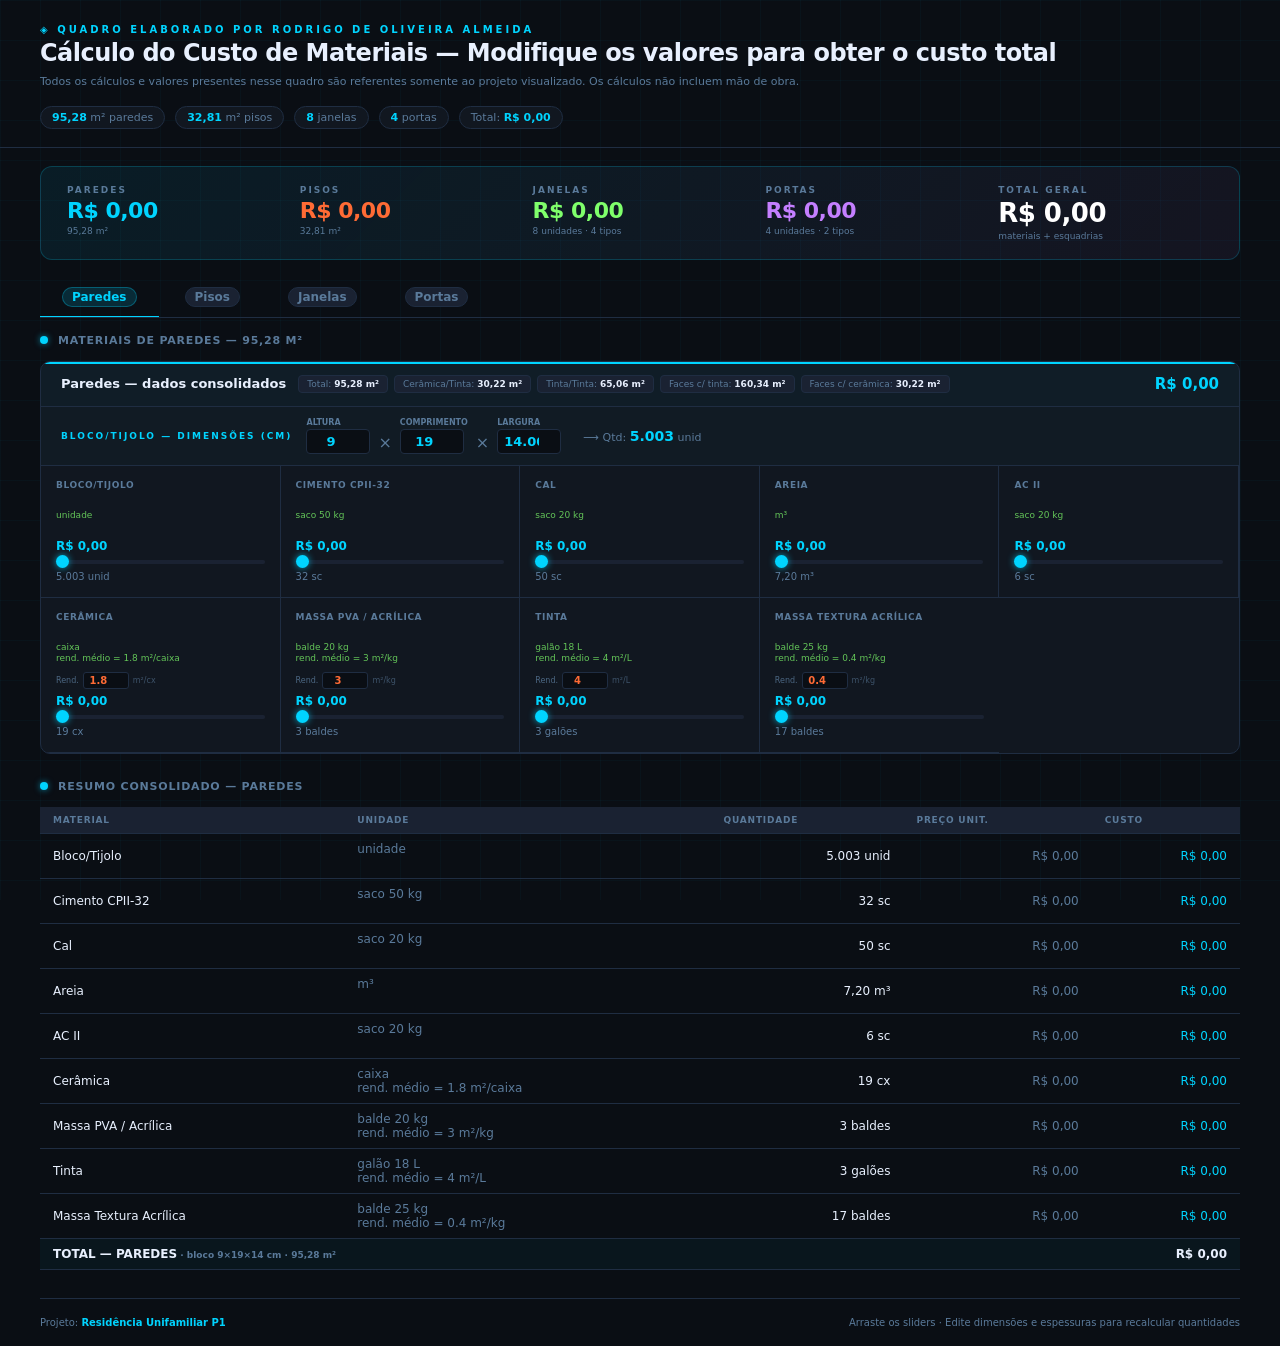
==== commit 90d7e20c: "Add files via upload" ====
--- a/assets/images/projetos/modelo_1/dashboard.html
+++ b/assets/images/projetos/modelo_1/dashboard.html
@@ -3,177 +3,189 @@
 <head>
 <meta charset="UTF-8">
 <meta name="viewport" content="width=device-width, initial-scale=1.0">
-<title>Dashboard de Materiais — 1-Casa-P-arquitetura</title>
-<link href="https://fonts.googleapis.com/css2?family=Syne:wght@400;600;700;800&family=JetBrains+Mono:wght@300;400;500&display=swap" rel="stylesheet">
+<title>Cálculo do Custo dos Materiais do Projeto — 1-Casa-P-arquitetura</title>
 <style>
   :root {
     --bg:#0a0e14; --surface:#111720; --surface2:#1a2232; --border:#1f2d42;
     --accent:#00d4ff; --accent2:#ff6b35; --accent3:#7fff6b; --accent4:#c47fff;
     --text:#e8f0fe; --muted:#5a7a9a;
-    --font-d:'Syne',sans-serif; --font-m:'JetBrains Mono',monospace;
+    --sans: system-ui, -apple-system, 'Segoe UI', Arial, sans-serif;
   }
   *{box-sizing:border-box;margin:0;padding:0}
-  body{background:var(--bg);color:var(--text);font-family:var(--font-d);min-height:100vh;overflow-x:hidden}
+  body{background:var(--bg);color:var(--text);font-family:var(--sans);min-height:100vh;overflow-x:hidden;font-size:14px}
   body::before{content:'';position:fixed;inset:0;
     background-image:linear-gradient(rgba(0,212,255,.03) 1px,transparent 1px),linear-gradient(90deg,rgba(0,212,255,.03) 1px,transparent 1px);
     background-size:40px 40px;pointer-events:none;z-index:0}
 
   /* HEADER */
-  header{position:relative;z-index:10;padding:28px 40px 20px;border-bottom:1px solid var(--border);
-    display:flex;align-items:flex-end;justify-content:space-between;gap:20px;flex-wrap:wrap}
-  .logo-area{display:flex;flex-direction:column;gap:5px}
-  .logo-tag{font-family:var(--font-m);font-size:10px;color:var(--accent);letter-spacing:3px;text-transform:uppercase}
-  h1{font-size:clamp(20px,3vw,32px);font-weight:800;letter-spacing:-1px;line-height:1}
+  header{position:relative;z-index:10;padding:24px 40px 18px;border-bottom:1px solid var(--border);
+    display:flex;align-items:flex-end;justify-content:space-between;gap:18px;flex-wrap:wrap}
+  .logo-area{display:flex;flex-direction:column;gap:4px}
+  .logo-tag{font-size:10px;color:var(--accent);letter-spacing:3px;text-transform:uppercase;font-weight:600}
+  h1{font-size:clamp(16px,2.2vw,24px);font-weight:800;letter-spacing:-.5px;line-height:1.2}
   h1 span{color:var(--accent)}
-  .proj{font-family:var(--font-m);font-size:11px;color:var(--muted);margin-top:3px}
-  .hdr-meta{display:flex;gap:14px;align-items:center;flex-wrap:wrap}
-  .pill{background:var(--surface);border:1px solid var(--border);padding:5px 12px;border-radius:20px;
-    font-family:var(--font-m);font-size:11px;color:var(--muted)}
+  .proj{font-size:11px;color:var(--muted);margin-top:3px}
+  .hdr-meta{display:flex;gap:10px;align-items:center;flex-wrap:wrap}
+  .pill{background:var(--surface);border:1px solid var(--border);padding:4px 11px;border-radius:20px;font-size:11px;color:var(--muted)}
   .pill strong{color:var(--accent)}
 
   /* BANNER */
-  .banner{position:relative;z-index:10;margin:20px 40px;
+  .banner{position:relative;z-index:10;margin:18px 40px;
     background:linear-gradient(135deg,rgba(0,212,255,.08),rgba(196,127,255,.06));
-    border:1px solid rgba(0,212,255,.2);border-radius:12px;padding:20px 28px;
-    display:grid;grid-template-columns:repeat(auto-fit,minmax(160px,1fr));gap:20px}
+    border:1px solid rgba(0,212,255,.2);border-radius:12px;padding:18px 26px;
+    display:grid;grid-template-columns:repeat(auto-fit,minmax(140px,1fr));gap:18px}
   .stat{display:flex;flex-direction:column;gap:3px}
-  .stat-l{font-family:var(--font-m);font-size:9px;color:var(--muted);text-transform:uppercase;letter-spacing:2px}
-  .stat-v{font-size:24px;font-weight:800;letter-spacing:-1px}
-  .stat-s{font-family:var(--font-m);font-size:9px;color:var(--muted)}
+  .stat-l{font-size:9px;color:var(--muted);text-transform:uppercase;letter-spacing:2px;font-weight:600}
+  .stat-v{font-size:22px;font-weight:800;letter-spacing:-.5px}
+  .stat-s{font-size:9px;color:var(--muted)}
 
   /* TAB NAV */
-  .tab-nav{position:relative;z-index:10;margin:0 40px 18px;display:flex;gap:4px;
+  .tab-nav{position:relative;z-index:10;margin:0 40px 16px;display:flex;gap:4px;
     border-bottom:1px solid var(--border);overflow-x:auto;scrollbar-width:none}
   .tab-nav::-webkit-scrollbar{display:none}
-  .tab-btn{padding:10px 22px;background:none;border:none;border-bottom:2px solid transparent;
-    color:var(--muted);font-family:var(--font-d);font-size:13px;font-weight:600;cursor:pointer;
+  .tab-btn{padding:9px 22px;background:none;border:none;border-bottom:2px solid transparent;
+    color:var(--muted);font-family:var(--sans);font-size:13px;font-weight:600;cursor:pointer;
     white-space:nowrap;transition:all .2s;display:flex;align-items:center;gap:8px;margin-bottom:-1px}
   .tab-btn:hover{color:var(--text)}
   .tab-btn.active{color:var(--accent);border-bottom-color:var(--accent)}
-  .tab-badge{background:var(--surface2);border:1px solid var(--border);padding:1px 7px;
-    border-radius:10px;font-family:var(--font-m);font-size:9px}
+  .tab-badge{background:var(--surface2);border:1px solid var(--border);padding:2px 9px;
+    border-radius:10px;font-size:12px;font-weight:600}
   .tab-btn.active .tab-badge{background:rgba(0,212,255,.15);border-color:rgba(0,212,255,.3);color:var(--accent)}
 
   /* PANEL */
   .panel{position:relative;z-index:10;margin:0 40px;display:none}
   .panel.active{display:block}
-  .sec-hdr{display:flex;align-items:center;gap:10px;margin-bottom:16px}
+  .sec-hdr{display:flex;align-items:center;gap:10px;margin-bottom:14px}
   .sec-dot{width:8px;height:8px;border-radius:50%;flex-shrink:0}
-  .sec-ttl{font-size:12px;font-weight:700;letter-spacing:1px;text-transform:uppercase;color:var(--muted)}
+  .sec-ttl{font-size:11px;font-weight:700;letter-spacing:.8px;text-transform:uppercase;color:var(--muted)}
+  .t1 .sec-dot{background:#00d4ff;box-shadow:0 0 6px rgba(0,212,255,.6)}
+  .t2 .sec-dot{background:#ff6b35;box-shadow:0 0 6px rgba(255,107,53,.6)}
+  .t3 .sec-dot{background:#7fff6b;box-shadow:0 0 6px rgba(127,255,107,.6)}
+  .t4 .sec-dot{background:#c47fff;box-shadow:0 0 6px rgba(196,127,255,.6)}
 
   /* chip */
-  .chip{font-family:var(--font-m);font-size:9px;padding:3px 8px;background:var(--surface2);
-    border:1px solid var(--border);border-radius:4px;color:var(--muted);white-space:nowrap}
+  .chip{font-size:9px;padding:3px 8px;background:var(--surface2);
+    border:1px solid var(--border);border-radius:4px;color:var(--muted);white-space:nowrap;font-weight:500}
   .chip strong{color:var(--text)}
 
-  /* ═══ B1 WALL PANEL ═══ */
+  /* HORIZONTAL PANEL (B1 & B2) */
   .wp{background:var(--surface);border:1px solid var(--border);border-radius:10px;
-    overflow:hidden;margin-bottom:28px;position:relative}
-  .wp::before{content:'';position:absolute;top:0;left:0;right:0;height:2px;background:var(--accent)}
-
-  .wp-head{display:flex;align-items:center;gap:12px;padding:14px 20px;
-    border-bottom:1px solid var(--border);background:rgba(0,212,255,.03);flex-wrap:wrap}
+    overflow:hidden;margin-bottom:26px;position:relative}
+  .wp.t1::before{content:'';position:absolute;top:0;left:0;right:0;height:2px;background:var(--accent)}
+  .wp.t2::before{content:'';position:absolute;top:0;left:0;right:0;height:2px;background:var(--accent2)}
+  .wp-head{display:flex;align-items:center;gap:12px;padding:13px 20px;
+    border-bottom:1px solid var(--border);flex-wrap:wrap}
+  .wp.t1 .wp-head{background:rgba(0,212,255,.03)}
+  .wp.t2 .wp-head{background:rgba(255,107,53,.03)}
   .wp-head-title{font-size:13px;font-weight:700;white-space:nowrap}
   .wp-chips{display:flex;gap:6px;flex-wrap:wrap;flex:1}
-  .wp-total{font-family:var(--font-m);font-size:15px;font-weight:700;color:var(--accent);
-    white-space:nowrap;margin-left:auto}
-
-  .wp-bloco{display:flex;align-items:center;gap:14px;flex-wrap:wrap;
-    padding:12px 20px;border-bottom:1px solid var(--border);background:rgba(0,212,255,.02)}
-  .bloco-lbl{font-family:var(--font-m);font-size:9px;color:var(--accent);
-    text-transform:uppercase;letter-spacing:2px;white-space:nowrap}
-  .dim-row{display:flex;align-items:center;gap:6px}
+  .wp-total{font-size:15px;font-weight:800;white-space:nowrap;margin-left:auto}
+  .t1 .wp-total{color:var(--accent)} .t2 .wp-total{color:var(--accent2)}
+
+  /* sub-bar (bloco dims / espessuras) */
+  .wp-sub{display:flex;align-items:center;gap:14px;flex-wrap:wrap;
+    padding:11px 20px;border-bottom:1px solid var(--border)}
+  .wp.t1 .wp-sub{background:rgba(0,212,255,.015)}
+  .wp.t2 .wp-sub{background:rgba(255,107,53,.015)}
+  .sub-lbl{font-size:9px;text-transform:uppercase;letter-spacing:2px;white-space:nowrap;font-weight:700}
+  .t1 .sub-lbl{color:var(--accent)} .t2 .sub-lbl{color:var(--accent2)}
+  .dim-row{display:flex;align-items:center;gap:8px;flex-wrap:wrap}
   .dim-g{display:flex;flex-direction:column;gap:2px}
-  .dim-l{font-family:var(--font-m);font-size:8px;color:var(--muted);text-transform:uppercase}
+  .dim-l{font-size:8px;color:var(--muted);text-transform:uppercase;font-weight:600}
   .dim-i{background:var(--bg);border:1px solid var(--border);border-radius:4px;
-    color:var(--accent);font-family:var(--font-m);font-size:13px;font-weight:600;
-    padding:4px 6px;width:62px;text-align:center;outline:none;transition:border-color .2s}
-  .dim-i:focus{border-color:var(--accent);box-shadow:0 0 0 2px rgba(0,212,255,.1)}
-  .dim-sep{font-family:var(--font-m);font-size:15px;color:var(--muted);padding-top:14px}
-  .bloco-qty{font-family:var(--font-m);font-size:11px;color:var(--muted);
-    white-space:nowrap;margin-left:8px}
-  .bloco-qty strong{color:var(--accent);font-size:14px}
-
-  /* sliders grid — 9 equal columns on wide screens */
-  .wp-grid{display:grid;grid-template-columns:repeat(9,1fr);gap:0}
-  @media(max-width:1200px){.wp-grid{grid-template-columns:repeat(5,1fr)}}
-  @media(max-width:800px) {.wp-grid{grid-template-columns:repeat(3,1fr)}}
-  @media(max-width:500px) {.wp-grid{grid-template-columns:repeat(2,1fr)}}
-
-  .wp-cell{padding:14px 16px 12px;border-right:1px solid var(--border);
+    font-family:var(--sans);font-size:13px;font-weight:700;
+    padding:4px 6px;width:64px;text-align:center;outline:none;transition:border-color .2s}
+  .t1 .dim-i{color:var(--accent)}
+  .t1 .dim-i:focus{border-color:var(--accent);box-shadow:0 0 0 2px rgba(0,212,255,.1)}
+  .t2 .dim-i{color:var(--accent2)}
+  .t2 .dim-i:focus{border-color:var(--accent2);box-shadow:0 0 0 2px rgba(255,107,53,.1)}
+  .dim-sep{font-size:16px;color:var(--muted);padding-top:14px;font-weight:300}
+  .sub-qty{font-size:11px;color:var(--muted);white-space:nowrap;margin-left:8px}
+  .sub-qty strong{font-size:14px;font-weight:800}
+  .t1 .sub-qty strong{color:var(--accent)} .t2 .sub-qty strong{color:var(--accent2)}
+
+  /* sliders grid */
+  .wp-grid{display:grid;gap:0}
+  .wp-grid.cols-9{grid-template-columns:repeat(9,1fr)}
+  .wp-grid.cols-6{grid-template-columns:repeat(6,1fr)}
+  .wp-grid.cols-7{grid-template-columns:repeat(7,1fr)}
+  @media(max-width:1300px){.wp-grid.cols-9{grid-template-columns:repeat(5,1fr)}}
+  @media(max-width:1200px){.wp-grid.cols-7{grid-template-columns:repeat(4,1fr)}}
+  @media(max-width:1100px){.wp-grid.cols-6{grid-template-columns:repeat(3,1fr)}}
+  @media(max-width:900px){.wp-grid.cols-9,.wp-grid.cols-6,.wp-grid.cols-7{grid-template-columns:repeat(3,1fr)}}
+  @media(max-width:560px){.wp-grid{grid-template-columns:repeat(2,1fr)!important}}
+
+  .wp-cell{padding:13px 15px 12px;border-right:1px solid var(--border);
     border-bottom:1px solid var(--border);display:flex;flex-direction:column;gap:5px;min-width:0}
   .wp-cell:last-child{border-right:none}
-  .wc-name{font-family:var(--font-m);font-size:9px;color:var(--muted);
-    text-transform:uppercase;letter-spacing:.8px;line-height:1.3;min-height:26px}
-  .wc-unit{font-family:var(--font-m);font-size:8px;color:var(--muted);opacity:.65}
-  .wc-val{font-family:var(--font-m);font-size:12px;font-weight:600;color:var(--accent)}
-  .wc-qty{font-family:var(--font-m);font-size:9px;color:var(--muted);min-height:13px}
-
-  /* range inputs */
-  input[type=range]{-webkit-appearance:none;width:100%;height:4px;border-radius:2px;outline:none;cursor:pointer}
+  .wc-name{font-size:9px;color:var(--muted);text-transform:uppercase;letter-spacing:.6px;
+    line-height:1.35;min-height:26px;font-weight:600}
+  .wc-unit{font-size:9px;color:#7fff6b;opacity:.75;font-weight:500;line-height:1.3;min-height:24px}
+  .wc-val{font-size:12px;font-weight:700}
+  .t1 .wc-val{color:var(--accent)} .t2 .wc-val{color:var(--accent2)}
+  .wc-qty{font-size:10px;color:var(--muted);min-height:14px}
+
+  /* range */
+  input[type=range]{-webkit-appearance:none;width:100%;height:4px;border-radius:2px;outline:none;cursor:pointer;margin:2px 0}
   input[type=range]::-webkit-slider-thumb{-webkit-appearance:none;width:13px;height:13px;border-radius:50%;cursor:pointer;transition:transform .15s}
   input[type=range]::-webkit-slider-thumb:hover{transform:scale(1.35)}
-  .t1 input[type=range]{background:linear-gradient(to right,#00d4ff var(--pct,50%),#1a2232 var(--pct,50%))}
-  .t2 input[type=range]{background:linear-gradient(to right,#ff6b35 var(--pct,50%),#1a2232 var(--pct,50%))}
-  .t3 input[type=range]{background:linear-gradient(to right,#7fff6b var(--pct,50%),#1a2232 var(--pct,50%))}
-  .t4 input[type=range]{background:linear-gradient(to right,#c47fff var(--pct,50%),#1a2232 var(--pct,50%))}
+  .t1 input[type=range]{background:linear-gradient(to right,#00d4ff var(--pct,0%),#1a2232 var(--pct,0%))}
+  .t2 input[type=range]{background:linear-gradient(to right,#ff6b35 var(--pct,0%),#1a2232 var(--pct,0%))}
+  .t3 input[type=range]{background:linear-gradient(to right,#7fff6b var(--pct,0%),#1a2232 var(--pct,0%))}
+  .t4 input[type=range]{background:linear-gradient(to right,#c47fff var(--pct,0%),#1a2232 var(--pct,0%))}
   .t1 input[type=range]::-webkit-slider-thumb{background:#00d4ff;box-shadow:0 0 7px rgba(0,212,255,.7)}
   .t2 input[type=range]::-webkit-slider-thumb{background:#ff6b35;box-shadow:0 0 7px rgba(255,107,53,.7)}
   .t3 input[type=range]::-webkit-slider-thumb{background:#7fff6b;box-shadow:0 0 7px rgba(127,255,107,.7)}
   .t4 input[type=range]::-webkit-slider-thumb{background:#c47fff;box-shadow:0 0 7px rgba(196,127,255,.7)}
 
-  /* ═══ B2-B4 CARDS ═══ */
-  .cards-grid{display:grid;grid-template-columns:repeat(auto-fill,minmax(300px,1fr));gap:14px;margin-bottom:28px}
-  .mat-card{background:var(--surface);border:1px solid var(--border);border-radius:10px;padding:18px;
+  /* rendimento ajustável */
+  .rend-row{display:flex;align-items:center;gap:4px;margin-top:1px}
+  .rend-lbl{font-size:8px;color:var(--muted);opacity:.8;white-space:nowrap}
+  .rend-inp{background:var(--bg);border:1px solid var(--border);border-radius:3px;
+    color:var(--accent2);font-family:var(--sans);font-size:10px;font-weight:700;
+    padding:2px 4px;width:46px;text-align:center;outline:none;transition:border-color .2s}
+  .rend-inp:focus{border-color:var(--accent2);box-shadow:0 0 0 2px rgba(255,107,53,.15)}
+  .rend-un{font-size:8px;color:var(--muted);opacity:.6;white-space:nowrap}
+
+  /* B3/B4 CARDS */
+  .cards-grid{display:grid;grid-template-columns:repeat(auto-fill,minmax(280px,1fr));gap:13px;margin-bottom:26px}
+  .mat-card{background:var(--surface);border:1px solid var(--border);border-radius:10px;padding:17px;
     position:relative;overflow:hidden;transition:border-color .2s,box-shadow .2s;animation:fadeUp .35s ease both}
   .mat-card::before{content:'';position:absolute;top:0;left:0;right:0;height:2px}
-  .mat-card:hover{border-color:rgba(0,212,255,.25);box-shadow:0 0 18px rgba(0,212,255,.04)}
-  .mat-card.t2::before{background:#ff6b35}
-  .mat-card.t3::before{background:#7fff6b}
-  .mat-card.t4::before{background:#c47fff}
-  .card-header{display:flex;align-items:flex-start;justify-content:space-between;gap:10px;margin-bottom:14px}
-  .card-icon{width:34px;height:34px;border-radius:7px;display:flex;align-items:center;justify-content:center;font-size:15px;flex-shrink:0}
-  .mat-card.t2 .card-icon{background:rgba(255,107,53,.1)}
-  .mat-card.t3 .card-icon{background:rgba(127,255,107,.1)}
-  .mat-card.t4 .card-icon{background:rgba(196,127,255,.1)}
-  .card-title{font-size:13px;font-weight:700;line-height:1.3;flex:1}
-  .card-badge{font-family:var(--font-m);font-size:9px;padding:3px 7px;border-radius:10px;
-    border:1px solid;text-transform:uppercase;white-space:nowrap}
-  .t2 .card-badge{color:#ff6b35;border-color:rgba(255,107,53,.3);background:rgba(255,107,53,.08)}
+  .mat-card:hover{border-color:rgba(255,255,255,.12);box-shadow:0 0 16px rgba(0,0,0,.3)}
+  .mat-card.t3::before{background:#7fff6b} .mat-card.t4::before{background:#c47fff}
+  .card-hdr{display:flex;align-items:flex-start;justify-content:space-between;gap:10px;margin-bottom:13px}
+  .card-ico{width:32px;height:32px;border-radius:7px;display:flex;align-items:center;justify-content:center;font-size:15px;flex-shrink:0}
+  .mat-card.t3 .card-ico{background:rgba(127,255,107,.1)} .mat-card.t4 .card-ico{background:rgba(196,127,255,.1)}
+  .card-ttl{font-size:13px;font-weight:700;line-height:1.3;flex:1}
+  .card-badge{font-size:9px;padding:3px 7px;border-radius:10px;border:1px solid;text-transform:uppercase;white-space:nowrap;font-weight:600}
   .t3 .card-badge{color:#7fff6b;border-color:rgba(127,255,107,.3);background:rgba(127,255,107,.08)}
   .t4 .card-badge{color:#c47fff;border-color:rgba(196,127,255,.3);background:rgba(196,127,255,.08)}
-  .wall-info{display:flex;gap:6px;margin-bottom:12px;flex-wrap:wrap}
-  .sld-sec{margin-bottom:12px}
-  .sld-row{display:flex;justify-content:space-between;align-items:center;margin-bottom:6px}
-  .sld-lbl{font-family:var(--font-m);font-size:9px;color:var(--muted);text-transform:uppercase;letter-spacing:.8px}
-  .sld-val{font-family:var(--font-m);font-size:11px;font-weight:500}
-  .t2 .sld-val{color:#ff6b35} .t3 .sld-val{color:#7fff6b} .t4 .sld-val{color:#c47fff}
+  .wall-info{display:flex;gap:6px;margin-bottom:11px;flex-wrap:wrap}
+  .sld-sec{margin-bottom:11px}
+  .sld-row{display:flex;justify-content:space-between;align-items:center;margin-bottom:5px}
+  .sld-lbl{font-size:9px;color:var(--muted);text-transform:uppercase;letter-spacing:.6px;font-weight:600}
+  .sld-val{font-size:11px;font-weight:600}
+  .t3 .sld-val{color:#7fff6b} .t4 .sld-val{color:#c47fff}
   .cost-line{display:flex;justify-content:space-between;align-items:center;
-    padding:8px 12px;background:var(--surface2);border-radius:5px;margin-top:10px}
-  .cost-lbl{font-family:var(--font-m);font-size:9px;color:var(--muted);text-transform:uppercase}
-  .cost-val{font-family:var(--font-m);font-size:13px;font-weight:600}
-  .t2 .cost-val{color:#ff6b35} .t3 .cost-val{color:#7fff6b} .t4 .cost-val{color:#c47fff}
-
-  /* section dot colors */
-  .t1 .sec-dot{background:#00d4ff;box-shadow:0 0 6px rgba(0,212,255,.6)}
-  .t2 .sec-dot{background:#ff6b35;box-shadow:0 0 6px rgba(255,107,53,.6)}
-  .t3 .sec-dot{background:#7fff6b;box-shadow:0 0 6px rgba(127,255,107,.6)}
-  .t4 .sec-dot{background:#c47fff;box-shadow:0 0 6px rgba(196,127,255,.6)}
+    padding:7px 11px;background:var(--surface2);border-radius:5px;margin-top:9px}
+  .cost-lbl{font-size:9px;color:var(--muted);text-transform:uppercase;font-weight:500}
+  .cost-val{font-size:13px;font-weight:700}
+  .t3 .cost-val{color:#7fff6b} .t4 .cost-val{color:#c47fff}
 
   /* SUMMARY TABLE */
-  .sum-tbl{width:100%;border-collapse:collapse;margin-bottom:28px;font-family:var(--font-m);font-size:12px}
-  .sum-tbl th{text-align:left;padding:9px 14px;background:var(--surface2);border-bottom:1px solid var(--border);
-    color:var(--muted);font-size:9px;letter-spacing:1px;text-transform:uppercase;font-weight:500}
-  .sum-tbl td{padding:9px 14px;border-bottom:1px solid var(--border);vertical-align:middle}
-  .sum-tbl tr:hover td{background:rgba(255,255,255,.015)}
+  .sum-tbl{width:100%;border-collapse:collapse;margin-bottom:26px;font-size:12px}
+  .sum-tbl th{text-align:left;padding:8px 13px;background:var(--surface2);border-bottom:1px solid var(--border);
+    color:var(--muted);font-size:9px;letter-spacing:.8px;text-transform:uppercase;font-weight:700}
+  .sum-tbl td{padding:8px 13px;border-bottom:1px solid var(--border);vertical-align:middle}
+  .sum-tbl tr:hover td{background:rgba(255,255,255,.012)}
   .sum-tbl .tot-row td{font-weight:700;font-size:12px;border-top:1px solid var(--border);background:rgba(0,212,255,.04)}
   .tr{text-align:right} .tc{text-align:center}
 
   /* FOOTER */
-  footer{position:relative;z-index:10;margin:32px 40px 20px;padding-top:20px;
-    border-top:1px solid var(--border);display:flex;justify-content:space-between;
-    align-items:center;flex-wrap:wrap;gap:10px}
-  .fn{font-family:var(--font-m);font-size:10px;color:var(--muted)}
+  footer{position:relative;z-index:10;margin:28px 40px 18px;padding-top:18px;
+    border-top:1px solid var(--border);display:flex;justify-content:space-between;align-items:center;flex-wrap:wrap;gap:8px}
+  .fn{font-size:10px;color:var(--muted)}
   .fn strong{color:var(--accent)}
 
   @keyframes fadeUp{from{opacity:0;transform:translateY(10px)}to{opacity:1;transform:translateY(0)}}
@@ -184,13 +196,13 @@
 
 <header>
   <div class="logo-area">
-    <div class="logo-tag">◈ Dashboard BIM · Revit 2024</div>
-    <h1>Materiais <span>&amp;</span> Custos</h1>
-    <div class="proj">1-Casa-P-arquitetura · Tabelas B1 → B4</div>
+    <div class="logo-tag">◈ Quadro elaborado por Rodrigo de Oliveira Almeida</div>
+    <h1>Cálculo do Custo de Materiais — Modifique os valores para obter o custo total</h1>
+    <div class="proj">Todos os cálculos e valores presentes nesse quadro são referentes somente ao projeto visualizado. Os cálculos não incluem mão de obra.</div>
   </div>
   <div class="hdr-meta">
     <div class="pill"><strong>95,28</strong> m² paredes</div>
-    <div class="pill"><strong id="hdr-pisos">—</strong> m² pisos</div>
+    <div class="pill"><strong>32,81</strong> m² pisos</div>
     <div class="pill"><strong>8</strong> janelas</div>
     <div class="pill"><strong>4</strong> portas</div>
     <div class="pill">Total: <strong id="hdr-total" style="color:var(--accent)">—</strong></div>
@@ -199,220 +211,196 @@
 
 <div class="banner">
   <div class="stat">
-    <div class="stat-l">B1 — Paredes</div>
+    <div class="stat-l">Paredes</div>
     <div class="stat-v" id="tot-b1" style="color:var(--accent)">R$ —</div>
-    <div class="stat-s">95,28 m² · consolidado</div>
+    <div class="stat-s">95,28 m²</div>
   </div>
   <div class="stat">
-    <div class="stat-l">B2 — Pisos</div>
+    <div class="stat-l">Pisos</div>
     <div class="stat-v" id="tot-b2" style="color:var(--accent2)">R$ —</div>
-    <div class="stat-s" id="tot-b2-area">— m² total</div>
+    <div class="stat-s">32,81 m²</div>
   </div>
   <div class="stat">
-    <div class="stat-l">B3 — Janelas</div>
+    <div class="stat-l">Janelas</div>
     <div class="stat-v" id="tot-b3" style="color:var(--accent3)">R$ —</div>
     <div class="stat-s">8 unidades · 4 tipos</div>
   </div>
   <div class="stat">
-    <div class="stat-l">B4 — Portas</div>
+    <div class="stat-l">Portas</div>
     <div class="stat-v" id="tot-b4" style="color:var(--accent4)">R$ —</div>
     <div class="stat-s">4 unidades · 2 tipos</div>
   </div>
   <div class="stat">
-    <div class="stat-l">▸ TOTAL GERAL</div>
-    <div class="stat-v" id="tot-geral" style="color:#fff;font-size:28px">R$ —</div>
+    <div class="stat-l">TOTAL GERAL</div>
+    <div class="stat-v" id="tot-geral" style="color:#fff;font-size:26px">R$ —</div>
     <div class="stat-s">materiais + esquadrias</div>
   </div>
 </div>
 
 <div class="tab-nav">
-  <button class="tab-btn active t1" onclick="showTab('b1',this)">B1 — Paredes <span class="tab-badge">10 elem.</span></button>
-  <button class="tab-btn t2" onclick="showTab('b2',this)">B2 — Pisos <span class="tab-badge">9 elem.</span></button>
-  <button class="tab-btn t3" onclick="showTab('b3',this)">B3 — Janelas <span class="tab-badge">8 unid.</span></button>
-  <button class="tab-btn t4" onclick="showTab('b4',this)">B4 — Portas <span class="tab-badge">4 unid.</span></button>
+  <button class="tab-btn active t1" onclick="showTab('b1',this)"><span class="tab-badge">Paredes</span></button>
+  <button class="tab-btn t2" onclick="showTab('b2',this)"><span class="tab-badge">Pisos</span></button>
+  <button class="tab-btn t3" onclick="showTab('b3',this)"><span class="tab-badge">Janelas</span></button>
+  <button class="tab-btn t4" onclick="showTab('b4',this)"><span class="tab-badge">Portas</span></button>
 </div>
 
-<!-- PANEL B1 -->
+<!-- B1 -->
 <div class="panel active t1" id="panel-b1">
-  <div class="sec-hdr"><div class="sec-dot t1"></div><div class="sec-ttl">B1 · Materiais de Paredes — 10 elementos · 95,28 m² (consolidado)</div></div>
+  <div class="sec-hdr"><div class="sec-dot t1"></div><div class="sec-ttl">Materiais de Paredes — 95,28 m²</div></div>
   <div id="b1-container"></div>
   <div class="sec-hdr" style="margin-top:6px"><div class="sec-dot t1"></div><div class="sec-ttl">Resumo consolidado — Paredes</div></div>
   <table class="sum-tbl" id="sum-b1"></table>
 </div>
 
-<!-- PANEL B2 -->
+<!-- B2 -->
 <div class="panel t2" id="panel-b2">
-  <div class="sec-hdr"><div class="sec-dot t2"></div><div class="sec-ttl">B2 · Materiais de Pisos — 4 tipos · 9 elementos</div></div>
-  <div class="cards-grid" id="cards-b2"></div>
+  <div class="sec-hdr"><div class="sec-dot t2"></div><div class="sec-ttl">Materiais de Pisos — 32,81 m²</div></div>
+  <div id="b2-container"></div>
   <div class="sec-hdr" style="margin-top:6px"><div class="sec-dot t2"></div><div class="sec-ttl">Resumo consolidado — Pisos</div></div>
   <table class="sum-tbl" id="sum-b2"></table>
 </div>
 
-<!-- PANEL B3 -->
+<!-- B3 -->
 <div class="panel t3" id="panel-b3">
-  <div class="sec-hdr"><div class="sec-dot t3"></div><div class="sec-ttl">B3 · Janelas — 4 tipos · 8 unidades</div></div>
+  <div class="sec-hdr"><div class="sec-dot t3"></div><div class="sec-ttl">Janelas — 4 tipos · 8 unidades</div></div>
   <div class="cards-grid" id="cards-b3"></div>
   <div class="sec-hdr" style="margin-top:6px"><div class="sec-dot t3"></div><div class="sec-ttl">Resumo consolidado — Janelas</div></div>
   <table class="sum-tbl" id="sum-b3"></table>
 </div>
 
-<!-- PANEL B4 -->
+<!-- B4 -->
 <div class="panel t4" id="panel-b4">
-  <div class="sec-hdr"><div class="sec-dot t4"></div><div class="sec-ttl">B4 · Portas — 2 tipos · 4 unidades</div></div>
+  <div class="sec-hdr"><div class="sec-dot t4"></div><div class="sec-ttl">Portas — 2 tipos · 4 unidades</div></div>
   <div class="cards-grid" id="cards-b4"></div>
   <div class="sec-hdr" style="margin-top:6px"><div class="sec-dot t4"></div><div class="sec-ttl">Resumo consolidado — Portas</div></div>
   <table class="sum-tbl" id="sum-b4"></table>
 </div>
 
 <footer>
-  <div class="fn">Projeto: <strong>1-Casa-P-arquitetura</strong> · Revit + Claude AI · Dados extraídos das tabelas B1→B4</div>
-  <div class="fn">Arraste os sliders · Edite dimensões do bloco para recalcular quantidades</div>
+  <div class="fn">Projeto: <strong>Residência Unifamiliar P1</strong></div>
+  <div class="fn">Arraste os sliders · Edite dimensões e espessuras para recalcular quantidades</div>
 </footer>
 
 <script>
-// ══════════════════════════════════════════════
-// DATA
-// ══════════════════════════════════════════════
-
-// B1 — áreas consolidadas
-// Cerâmica/Tinta: 30.22 m²  (chapisco×1, emboço×1, reboco×1, tinta×1, cerâmica×1)
-// Tinta/Tinta:    65.06 m²  (chapisco×2, emboço×2, reboco×2, tinta×2)
-const W_TOT = 95.28;                          // m² total alvenaria
-const W_CER = 30.22;                          // m² com cerâmica (1 face)
-const W_PIN = 30.22*1 + 65.06*2;             // 160.34 m² faces com tinta/massa
-
-// 9 materiais — step 0.5, min 1 para todos
+// ════════════════════════════════════════════════════════
+// DADOS
+// ════════════════════════════════════════════════════════
+
+// B1 — PAREDES
+// Cerâmica/Tinta: 30,22 m² | Tinta/Tinta: 65,06 m²
+// Faces c/ tinta: 30,22×1 + 65,06×2 = 160,34 m² | Faces c/ cerâmica: 30,22 m²
+const W_TOT = 95.28, W_CER = 30.22, W_PIN = 30.22 + 65.06*2;
+
 const wallMats = [
-  {id:'wm0', nome:'Bloco/Tijolo',          un:'unid',    emb:1,  rend:null, tipo:'bloco', val:111.50, min:1, max:500,  step:0.5},
-  {id:'wm1', nome:'Cimento CPII-32',       un:'sc 50kg', emb:50, rend:null, tipo:'aglom', val:32.00,  min:1, max:120,  step:0.5},
-  {id:'wm2', nome:'Cal',                   un:'sc 20kg', emb:20, rend:null, tipo:'aglom', val:30.00,  min:1, max:120,  step:0.5},
-  {id:'wm3', nome:'Areia',                 un:'m³',      emb:1,  rend:null, tipo:'aglom', val:150.00, min:1, max:600,  step:0.5},
-  {id:'wm4', nome:'AC II',                 un:'sc 20kg', emb:20, rend:6,    tipo:'face',  face:'cer', val:25.00,  min:1, max:100, step:0.5},
-  {id:'wm5', nome:'Cerâmica',              un:'cx',      emb:1,  rend:2.1,  tipo:'face',  face:'cer', val:45.00,  min:1, max:240, step:0.5},
-  {id:'wm6', nome:'Massa PVA / Acrílica',  un:'lt 18L',  emb:18, rend:60,   tipo:'face',  face:'pin', val:60.00,  min:1, max:300, step:0.5},
-  {id:'wm7', nome:'Tinta',                 un:'lt 18L',  emb:18, rend:70,   tipo:'face',  face:'pin', val:300.00, min:1, max:1000,step:0.5},
-  {id:'wm8', nome:'Massa Textura Acrílica',un:'kg',      emb:1,  rend:2.5,  tipo:'face',  face:'pin', val:18.00,  min:1, max:80,  step:0.5},
+  {id:'wm0', nome:'Bloco/Tijolo',           un:'unidade<br><br>',                  emb:1,  rend:null, tipo:'bloco', val:0, min:0, max:200,  step:0.5},
+  {id:'wm1', nome:'Cimento CPII-32',        un:'saco 50 kg<br><br>',               emb:50, rend:null, tipo:'aglom', val:0, min:0, max:100,  step:0.5},
+  {id:'wm2', nome:'Cal',                    un:'saco 20 kg<br><br>',               emb:20, rend:null, tipo:'aglom', val:0, min:0, max:100,  step:0.5},
+  {id:'wm3', nome:'Areia',                  un:'m³<br><br>',                       emb:1,  rend:null, tipo:'aglom', val:0, min:0, max:300,  step:0.5},
+  {id:'wm4', nome:'AC II',                  un:'saco 20 kg<br><br>',               emb:20, rend:6,    tipo:'face',  face:'cer', val:0, min:0, max:100, step:0.5},
+  {id:'wm5', nome:'Cerâmica',               un:'caixa<br>rend. médio = 1.8 m²/caixa',   rendUn:'m²/cx',  emb:1,  rend:1.8,  tipo:'face',  face:'cer', val:0, min:0, max:500, step:0.5, rendAjust:true},
+  {id:'wm6', nome:'Massa PVA / Acrílica',   un:'balde 20 kg<br>rend. médio = 3 m²/kg', rendUn:'m²/kg', emb:20, rend:3,  tipo:'face', face:'pin', val:0, min:0, max:300, step:0.5, rendAjust:true},
+  {id:'wm7', nome:'Tinta',                  un:'galão 18 L<br>rend. médio = 4 m²/L', rendUn:'m²/L',  emb:18, rend:4,   tipo:'face', face:'pin', val:0, min:0, max:1000,step:0.5, rendAjust:true},
+  {id:'wm8', nome:'Massa Textura Acrílica', un:'balde 25 kg<br>rend. médio = 0.4 m²/kg', rendUn:'m²/kg', emb:25, rend:0.4, tipo:'face', face:'pin', val:0, min:0, max:500, step:0.5, rendAjust:true},
 ];
 
-// B2
-const floorTypes = [
-  {id:'f1', nome:'Piso Térreo Banheiro Box', area:1.53, mats:[
-    {nome:'Brita',             un:'m³',      val:150, esp:0.04,             min:1, max:250, step:0.5},
-    {nome:'Concreto',          un:'m³',      val:700, esp:0.04, conc:true,  min:1, max:900, step:0.5},
-    {nome:'Cimento CPII-32',   un:'sc 50kg', val:32,  esp:0.02, tc:1,ta:4, min:1, max:120, step:0.5},
-    {nome:'AC II',             un:'sc 20kg', val:25,  rend:6,               min:1, max:50,  step:0.5},
-    {nome:'Cerâmica',          un:'cx',      val:45,  rend:1.8,             min:1, max:120, step:0.5},
-  ]},
-  {id:'f2', nome:'Piso Térreo Banheiro', area:6.93, mats:[
-    {nome:'Brita',                  un:'m³',      val:150, esp:0.04,             min:1, max:250, step:0.5},
-    {nome:'Concreto Usinado',        un:'m³',      val:700, esp:0.06, conc:true,  min:1, max:900, step:0.5},
-    {nome:'Cimento (contrapiso)',    un:'sc 50kg', val:32,  esp:0.04, tc:1,ta:4, min:1, max:120, step:0.5},
-    {nome:'AC II',                   un:'sc 20kg', val:25,  rend:6,               min:1, max:50,  step:0.5},
-    {nome:'Cerâmica',                un:'cx',      val:45,  rend:1.8,             min:1, max:120, step:0.5},
-  ]},
-  {id:'f3', nome:'Piso Cimento Queimado', area:15.26, mats:[
-    {nome:'Brita',               un:'m³',      val:150, esp:0.04,             min:1, max:250, step:0.5},
-    {nome:'Concreto Usinado',    un:'m³',      val:700, esp:0.06, conc:true,  min:1, max:900, step:0.5},
-    {nome:'Cimento (contrapiso)',un:'sc 50kg', val:32,  esp:0.04, tc:1,ta:4, min:1, max:120, step:0.5},
-  ]},
-  {id:'f4', nome:'Piso Laminado', area:9.09, mats:[
-    {nome:'Brita',               un:'m³',      val:150, esp:0.04,             min:1, max:250, step:0.5},
-    {nome:'Concreto Usinado',    un:'m³',      val:700, esp:0.06, conc:true,  min:1, max:900, step:0.5},
-    {nome:'Cimento (contrapiso)',un:'sc 50kg', val:32,  esp:0.04, tc:1,ta:4, min:1, max:120, step:0.5},
-    {nome:'Laminado',            un:'cx',      val:46,  rend:2.1,             min:1, max:120, step:0.5},
-  ]},
+// B2 — PISOS
+// Banheiro Box 1,53 m² + Banheiro 6,93 m² = 8,46 m² com cerâmica
+// Cimento Queimado 15,26 m² | Laminado 9,09 m²  | TOTAL 32,81 m²
+//
+// Subbase brita + Concreto usinado + Cimento CPII (contrapiso) + Areia: F_TOT = 32,81 m²
+// Cerâmica: F_BATH = 8,46 m² | Laminado: F_LAM = 9,09 m²
+const F_TOT=32.81, F_BATH=1.53+6.93, F_LAM=9.09;
+const espDefault={sub:4, conc:6, cont:4}; // cm
+
+const floorMats = [
+  {id:'fm0', nome:'Brita',           un:'m³<br><br>',         emb:1,  rend:null, tipo:'base', camada:'sub',  val:0, min:0, max:300,  step:0.5},
+  {id:'fm1', nome:'Concreto Usinado',un:'m³<br><br>',         emb:1,  rend:null, tipo:'base', camada:'conc', val:0, min:0, max:1500, step:0.5},
+  {id:'fm2', nome:'Cimento CPII-32', un:'saco 50 kg<br><br>', emb:50, rend:null, tipo:'base', camada:'cont', val:0, min:0, max:100,  step:0.5},
+  {id:'fm3', nome:'Areia',           un:'m³<br><br>',         emb:1,  rend:null, tipo:'base', camada:'areia',val:0, min:0, max:300,  step:0.5},
+  {id:'fm6', nome:'AC II',           un:'saco 20 kg<br><br>', emb:20, rend:6,    tipo:'rev',  area:'bath', val:0, min:0, max:100,  step:0.5},
+  {id:'fm4', nome:'Cerâmica',        un:'caixa<br>rend. médio = 1.8 m²/caixa', rendUn:'m²/cx', emb:1,  rend:1.8, tipo:'rev', area:'bath', val:0, min:0, max:500, step:0.5, rendAjust:true},
+  {id:'fm5', nome:'Laminado',        un:'caixa<br>rend. médio = 2.1 m²/caixa', rendUn:'m²/cx', emb:1,  rend:2.1, tipo:'rev', area:'lam',  val:0, min:0, max:500, step:0.5, rendAjust:true},
 ];
 
-// B3
+// B3 — JANELAS
 const winTypes = [
-  {id:'j1', nome:'Basculante 80×60',         fam:'Travessa horizontal',       qtd:2, val:117.50, min:1, max:300, step:0.5, dim:'80×60 cm',   pt:'160 cm'},
-  {id:'j2', nome:'Janela Correr 2P 120×150', fam:'Janela correr 2 Painéis',  qtd:3, val:100.00, min:1, max:350, step:0.5, dim:'120×150 cm', pt:'90 cm'},
-  {id:'j3', nome:'Janela Correr 2P 120×120', fam:'Janela correr 2 Painéis',  qtd:1, val:120.00, min:1, max:350, step:0.5, dim:'120×120 cm', pt:'90 cm'},
-  {id:'j4', nome:'Basculante 60×50',         fam:'Travessa horizontal',       qtd:2, val:117.50, min:1, max:300, step:0.5, dim:'60×50 cm',   pt:'160 cm'},
+  {id:'j1', nome:'Basculante 80×60',         fam:'Travessa horizontal',     qtd:2, val:0, min:0, max:1000, step:0.5, dim:'80×60 cm',   pt:'160 cm'},
+  {id:'j2', nome:'Janela Correr 2P 120×150', fam:'Janela correr 2 Painéis',qtd:3, val:0, min:0, max:1000, step:0.5, dim:'120×150 cm', pt:'90 cm'},
+  {id:'j3', nome:'Janela Correr 2P 120×120', fam:'Janela correr 2 Painéis',qtd:1, val:0, min:0, max:1000, step:0.5, dim:'120×120 cm', pt:'90 cm'},
+  {id:'j4', nome:'Basculante 60×50',         fam:'Travessa horizontal',     qtd:2, val:0, min:0, max:1000, step:0.5, dim:'60×50 cm',   pt:'160 cm'},
 ];
 
-// B4
+// B4 — PORTAS
 const doorTypes = [
-  {id:'p1', nome:'Porta 80×210', fam:'Porta única c/ revestimento', qtd:2, val:100.00, min:1, max:400, step:0.5, dim:'80×210 cm'},
-  {id:'p2', nome:'Porta 70×210', fam:'Porta única c/ revestimento', qtd:2, val:100.00, min:1, max:400, step:0.5, dim:'70×210 cm'},
+  {id:'p1', nome:'Porta 80×210', fam:'Porta única c/ revestimento', qtd:2, val:0, min:0, max:4000, step:0.5, dim:'80×210 cm'},
+  {id:'p2', nome:'Porta 70×210', fam:'Porta única c/ revestimento', qtd:2, val:0, min:0, max:4000, step:0.5, dim:'70×210 cm'},
 ];
 
-// ══════════════════════════════════════════════
+// ════════════════════════════════════════════════════════
 // STATE
-// ══════════════════════════════════════════════
-const S = {p:{}, bloco:{h:9, c:19, l:14}};
+// ════════════════════════════════════════════════════════
+const S={p:{}, rend:{}, bloco:{h:9,c:19,l:14}, esp:{...espDefault}};
 let totB1=0, totB2=0, totB3=0, totB4=0;
 
-function ip(id, def){ if(!(id in S.p)) S.p[id]=def; }
-function gp(id, def){ return S.p[id]!==undefined ? S.p[id] : def; }
-
-function getDims(){
-  return {
-    h: parseFloat(S.bloco.h||9)/100,
-    c: parseFloat(S.bloco.c||19)/100,
-    l: parseFloat(S.bloco.l||14)/100,
-  };
-}
-
-// ══════════════════════════════════════════════
+function ip(id,def){if(!(id in S.p))S.p[id]=def;}
+function gp(id,def){return S.p[id]!==undefined?S.p[id]:def;}
+function getDims(){return{h:parseFloat(S.bloco.h||9)/100,c:parseFloat(S.bloco.c||19)/100,l:parseFloat(S.bloco.l||14)/100};}
+function getEsp(k){return(parseFloat(S.esp[k])||0)/100;}
+function getRend(id,def){return S.rend[id]!==undefined?S.rend[id]:def;}
+
+// ════════════════════════════════════════════════════════
 // HELPERS
-// ══════════════════════════════════════════════
-const fmt  = v => 'R$ '+v.toLocaleString('pt-BR',{minimumFractionDigits:2,maximumFractionDigits:2});
-const fmtN = v => v.toLocaleString('pt-BR',{minimumFractionDigits:2,maximumFractionDigits:2});
-const pct  = (v,mn,mx) => Math.max(0,Math.min(100,(v-mn)/(mx-mn)*100)).toFixed(1);
-
-function calcArg(area, faces, esp, tC, tCal, tA){
+// ════════════════════════════════════════════════════════
+const fmt  = v=>'R$ '+v.toLocaleString('pt-BR',{minimumFractionDigits:2,maximumFractionDigits:2});
+const fmtN = v=>v.toLocaleString('pt-BR',{minimumFractionDigits:2,maximumFractionDigits:2});
+const pct  = (v,mn,mx)=>Math.max(0,Math.min(100,(v-mn)/(mx-mn)*100)).toFixed(1);
+
+function calcArg(area,faces,esp,tC,tCal,tA){
   const vol=area*esp*faces, tot=tC+(tCal||0)+tA;
-  return { kgC:vol*tC/tot*1400, kgCal:tCal?vol*tCal/tot*600:0, m3A:vol*tA/tot };
-}
-
-function blocoQty(){
-  const d=getDims();
-  return Math.ceil(W_TOT/((d.h+0.01)*(d.c+0.01))*1.05);
-}
-
-// ══════════════════════════════════════════════
-// GLOBAL SLIDER HANDLER
-// ══════════════════════════════════════════════
-function onSlider(sid, raw, mn, mx){
+  return{kgC:vol*tC/tot*1400, kgCal:tCal?vol*tCal/tot*600:0, m3A:vol*tA/tot};
+}
+function blocoQty(){const d=getDims();return Math.ceil(W_TOT/((d.h+0.01)*(d.c+0.01))*1.05);}
+
+// ════════════════════════════════════════════════════════
+// HANDLERS
+// ════════════════════════════════════════════════════════
+function onSlider(sid,raw,mn,mx){
   const v=parseFloat(raw);
   S.p[sid]=v;
-  const el=document.getElementById('sl-'+sid);
-  if(el) el.style.setProperty('--pct', pct(v,mn,mx)+'%');
-  const sv=document.getElementById('sv-'+sid);
-  if(sv) sv.textContent=fmt(v);
+  const el=document.getElementById('sl-'+sid);if(el)el.style.setProperty('--pct',pct(v,mn,mx)+'%');
+  const sv=document.getElementById('sv-'+sid);if(sv)sv.textContent=fmt(v);
   updAll();
 }
-
-function setDim(field, val){
+function setDim(field,val){
   S.bloco[field]=parseFloat(val)||0;
   const q=blocoQty();
   const el=document.getElementById('bqty');
-  if(el) el.innerHTML='⟶ Qtd: <strong>'+q.toLocaleString('pt-BR')+'</strong> unid';
+  if(el)el.innerHTML='⟶ Qtd: <strong>'+q.toLocaleString('pt-BR')+'</strong> unid';
   updAll();
 }
-
-function updAll(){ updateB1(); updateB2(); updateB3(); updateB4(); updateTotals(); }
-
-// ══════════════════════════════════════════════
-// BUILD B1 — unified horizontal panel
-// ══════════════════════════════════════════════
+function setEsp(field,val){S.esp[field]=parseFloat(val)||0;updAll();}
+function setRend(id,val,defVal){const v=parseFloat(val);S.rend[id]=(v>0?v:defVal);updAll();}
+function updAll(){updateB1();updateB2();updateB3();updateB4();updateTotals();}
+
+// ════════════════════════════════════════════════════════
+// BUILD B1 — PAREDES
+// ════════════════════════════════════════════════════════
 function buildB1(){
-  const d=getDims(), q=blocoQty();
-  let html=`<div class="wp">
+  const d=getDims(),q=blocoQty();
+  let html=`<div class="wp t1">
   <div class="wp-head">
-    <div class="wp-head-title">🧱 Paredes — dados consolidados</div>
+    <div class="wp-head-title">Paredes — dados consolidados</div>
     <div class="wp-chips">
       <div class="chip">Total: <strong>95,28 m²</strong></div>
       <div class="chip">Cerâmica/Tinta: <strong>30,22 m²</strong></div>
       <div class="chip">Tinta/Tinta: <strong>65,06 m²</strong></div>
-      <div class="chip">Faces tinta: <strong>160,34 m²</strong></div>
-      <div class="chip">Face cerâmica: <strong>30,22 m²</strong></div>
+      <div class="chip">Faces c/ tinta: <strong>160,34 m²</strong></div>
+      <div class="chip">Faces c/ cerâmica: <strong>30,22 m²</strong></div>
     </div>
     <div class="wp-total" id="cost-b1">R$ —</div>
   </div>
-  <div class="wp-bloco">
-    <div class="bloco-lbl">🧱 Bloco/Tijolo — dimensões (cm)</div>
+  <div class="wp-sub t1">
+    <div class="sub-lbl">Bloco/Tijolo — dimensões (cm)</div>
     <div class="dim-row">
       <div class="dim-g"><div class="dim-l">Altura</div>
         <input class="dim-i" type="number" value="${d.h*100}" min="3" max="30" step="0.5" oninput="setDim('h',this.value)"></div>
@@ -423,198 +411,209 @@
       <div class="dim-g"><div class="dim-l">Largura</div>
         <input class="dim-i" type="number" value="${d.l*100}" min="5" max="30" step="0.5" oninput="setDim('l',this.value)"></div>
     </div>
-    <div class="bloco-qty" id="bqty">⟶ Qtd: <strong>${q.toLocaleString('pt-BR')}</strong> unid</div>
-  </div>
-  <div class="wp-grid">`;
+    <div class="sub-qty t1" id="bqty">⟶ Qtd: <strong>${q.toLocaleString('pt-BR')}</strong> unid</div>
+  </div>
+  <div class="wp-grid cols-9 t1">`;
 
   wallMats.forEach(m=>{
-    ip(m.id, m.val);
-    const v=gp(m.id,m.val), p=pct(v,m.min,m.max);
+    ip(m.id,m.val);
+    const v=gp(m.id,m.val),p=pct(v,m.min,m.max);
+    const rendWidget=m.rendAjust?`
+      <div class="rend-row">
+        <span class="rend-lbl">Rend.</span>
+        <input class="rend-inp" type="number" id="ri-${m.id}" value="${m.rend}" min="0.1" step="0.1"
+          oninput="setRend('${m.id}',this.value,${m.rend})">
+        <span class="rend-un">${m.rendUn}</span>
+      </div>`:'';
     html+=`<div class="wp-cell">
       <div class="wc-name">${m.nome}</div>
-      <div class="wc-unit">por ${m.un}</div>
-      <div class="wc-val" id="sv-${m.id}">${fmt(v)}</div>
-      <input type="range" class="t1" id="sl-${m.id}"
-        min="${m.min}" max="${m.max}" step="${m.step}" value="${v}" style="--pct:${p}%"
+      <div class="wc-unit">${m.un}</div>${rendWidget}
+      <div class="wc-val t1" id="sv-${m.id}">${fmt(v)}</div>
+      <input type="range" class="t1" id="sl-${m.id}" min="${m.min}" max="${m.max}" step="${m.step}" value="${v}" style="--pct:${p}%"
         oninput="onSlider('${m.id}',this.value,${m.min},${m.max})">
       <div class="wc-qty" id="qty-${m.id}">—</div>
     </div>`;
   });
-
   html+=`</div></div>`;
   document.getElementById('b1-container').innerHTML=html;
   updateB1();
 }
 
 function updateB1(){
-  // pre-compute mortar over all layers / both wall types
-  let kgC=0, kgCal=0, m3A=0;
-  [
-    {a:30.22,f:1,e:0.01,tC:1,tCal:0,tA:4},  // chapisco w1
-    {a:30.22,f:1,e:0.02,tC:1,tCal:2,tA:8},  // emboço w1
-    {a:30.22,f:1,e:0.02,tC:1,tCal:2,tA:6},  // reboco w1
-    {a:30.22,f:1,e:0.02,tC:1,tCal:2,tA:8},  // assent. w1
-    {a:65.06,f:2,e:0.01,tC:1,tCal:0,tA:4},  // chapisco w2
-    {a:65.06,f:2,e:0.02,tC:1,tCal:2,tA:8},  // emboço w2
-    {a:65.06,f:2,e:0.02,tC:1,tCal:2,tA:6},  // reboco w2
-    {a:65.06,f:1,e:0.02,tC:1,tCal:2,tA:8},  // assent. w2
-  ].forEach(l=>{
-    const r=calcArg(l.a,l.f,l.e,l.tC,l.tCal,l.tA);
-    kgC+=r.kgC; kgCal+=r.kgCal; m3A+=r.m3A;
-  });
-
-  let grand=0;
-  const rows=[];
-
+  let kgC=0,kgCal=0,m3A=0;
+  [{a:30.22,f:1,e:.01,tC:1,tCal:0,tA:4},{a:30.22,f:1,e:.02,tC:1,tCal:2,tA:8},
+   {a:30.22,f:1,e:.02,tC:1,tCal:2,tA:6},{a:30.22,f:1,e:.02,tC:1,tCal:2,tA:8},
+   {a:65.06,f:2,e:.01,tC:1,tCal:0,tA:4},{a:65.06,f:2,e:.02,tC:1,tCal:2,tA:8},
+   {a:65.06,f:2,e:.02,tC:1,tCal:2,tA:6},{a:65.06,f:1,e:.02,tC:1,tCal:2,tA:8},
+  ].forEach(l=>{const r=calcArg(l.a,l.f,l.e,l.tC,l.tCal,l.tA);kgC+=r.kgC;kgCal+=r.kgCal;m3A+=r.m3A;});
+
+  let grand=0;const rows=[];
   wallMats.forEach(m=>{
     const price=gp(m.id,m.val);
-    let qty=0, cost=0, ql='—';
-
+    let qty=0,cost=0,ql='—';
     if(m.tipo==='bloco'){
-      const d=getDims();
-      qty=Math.ceil(W_TOT/((d.h+0.01)*(d.c+0.01))*1.05);
-      cost=qty*price; ql=qty.toLocaleString('pt-BR')+' unid';
-      const bq=document.getElementById('bqty');
-      if(bq) bq.innerHTML='⟶ Qtd: <strong>'+qty.toLocaleString('pt-BR')+'</strong> unid';
-
-    } else if(m.tipo==='aglom'){
-      if(m.nome.includes('Cimento')){
-        qty=Math.ceil(kgC/m.emb); cost=qty*price; ql=qty+' sc';
-      } else if(m.nome.includes('Cal')){
-        qty=Math.ceil(kgCal/m.emb); cost=qty*price; ql=qty+' sc';
-      } else if(m.nome.includes('Areia')){
-        qty=Math.ceil(m3A*10)/10; cost=qty*price; ql=fmtN(qty)+' m³';
-      }
-
-    } else if(m.tipo==='face'){
+      const d=getDims();qty=Math.ceil(W_TOT/((d.h+.01)*(d.c+.01))*1.05);cost=qty*price;ql=qty.toLocaleString('pt-BR')+' unid';
+      const bq=document.getElementById('bqty');if(bq)bq.innerHTML='⟶ Qtd: <strong>'+qty.toLocaleString('pt-BR')+'</strong> unid';
+    }else if(m.tipo==='aglom'){
+      if(m.nome.includes('Cimento')){qty=Math.ceil(kgC/m.emb);cost=qty*price;ql=qty+' sc';}
+      else if(m.nome.includes('Cal')){qty=Math.ceil(kgCal/m.emb);cost=qty*price;ql=qty+' sc';}
+      else if(m.nome.includes('Areia')){qty=Math.ceil(m3A*10)/10;cost=qty*price;ql=fmtN(qty)+' m³';}
+    }else if(m.tipo==='face'){
       const fa=m.face==='cer'?W_CER:W_PIN;
-      if(m.rend>0){
-        if(m.nome.includes('Cerâmica')){
-          qty=Math.ceil(fa/m.rend*1.1); cost=qty*price; ql=qty+' cx';
-        } else if(m.nome.includes('AC II')){
-          qty=Math.ceil(fa/m.rend); cost=qty*price; ql=qty+' sc';
-        } else if(m.nome.includes('Textura')){
-          qty=Math.ceil(fa/m.rend); cost=qty*price; ql=qty+' kg';
-        } else {
-          // Massa PVA / Tinta — embalagens
-          qty=Math.ceil(fa/m.rend/m.emb); cost=qty*price; ql=qty+' emb.';
+      const rend=getRend(m.id,m.rend);
+      if(rend>0){
+        if(m.nome.includes('Cerâmica')){qty=Math.ceil(fa/rend*1.1);cost=qty*price;ql=qty+' cx';}
+        else if(m.nome.includes('AC II')){qty=Math.ceil(fa/rend);cost=qty*price;ql=qty+' sc';}
+        else if(m.nome.includes('Textura')){
+          // rend em m²/kg → kg totais = fa/rend → baldes = ceil(kg/emb)
+          qty=Math.ceil(fa/rend/m.emb);cost=qty*price;ql=qty+' baldes';
+        }
+        else if(m.nome.includes('Tinta')){
+          // rend em m²/L → litros totais = fa/rend → galões = ceil(litros/emb)
+          qty=Math.ceil(fa/rend/m.emb);cost=qty*price;ql=qty+' galões';
+        }else{
+          // Massa PVA: rend em m²/kg → kg totais = fa/rend → baldes = ceil(kg/emb)
+          qty=Math.ceil(fa/rend/m.emb);cost=qty*price;ql=qty+' baldes';
         }
       }
     }
-
     grand+=cost;
-    const qEl=document.getElementById('qty-'+m.id);
-    if(qEl) qEl.textContent=ql;
-    if(qty>0) rows.push({nome:m.nome, un:m.un, qty:ql, price, cost});
-  });
-
-  const cEl=document.getElementById('cost-b1');
-  if(cEl) cEl.textContent=fmt(grand);
-
-  // summary table
-  const tbl=document.getElementById('sum-b1');
-  if(!tbl) return;
+    const qEl=document.getElementById('qty-'+m.id);if(qEl)qEl.textContent=ql;
+    if(qty>0)rows.push({nome:m.nome,un:m.un,qty:ql,price,cost});
+  });
+
+  const cEl=document.getElementById('cost-b1');if(cEl)cEl.textContent=fmt(grand);
+  const tbl=document.getElementById('sum-b1');if(!tbl)return;
   const d=getDims();
-  let t=`<thead><tr><th>Material</th><th>Unidade</th><th class="tr">Quantidade</th><th class="tr">Preço Unit.</th><th class="tr">Custo</th></tr></thead><tbody>`;
-  rows.forEach(r=> t+=`<tr><td>${r.nome}</td><td style="color:var(--muted)">${r.un}</td>
-    <td class="tr">${r.qty}</td>
-    <td class="tr" style="color:var(--muted)">${fmt(r.price)}</td>
-    <td class="tr" style="color:var(--accent)">${fmt(r.cost)}</td></tr>`);
-  t+=`</tbody><tfoot><tr class="tot-row">
-    <td colspan="4"><strong>TOTAL B1 — PAREDES</strong>
-      <span style="color:var(--muted);font-size:9px;margin-left:10px">
-        bloco ${Math.round(d.h*100)}×${Math.round(d.c*100)}×${Math.round(d.l*100)} cm · 95,28 m²
-      </span></td>
-    <td class="tr"><strong>${fmt(grand)}</strong></td></tr></tfoot>`;
+  let t=`<thead><tr><th>Material</th><th>Unidade</th><th class="tr">Quantidade</th><th class="tr">Preço unit.</th><th class="tr">Custo</th></tr></thead><tbody>`;
+  rows.forEach(r=>t+=`<tr><td>${r.nome}</td><td style="color:var(--muted)">${r.un}</td><td class="tr">${r.qty}</td><td class="tr" style="color:var(--muted)">${fmt(r.price)}</td><td class="tr" style="color:var(--accent)">${fmt(r.cost)}</td></tr>`);
+  t+=`</tbody><tfoot><tr class="tot-row"><td colspan="4"><strong>TOTAL — PAREDES</strong><span style="color:var(--muted);font-size:9px"> · bloco ${Math.round(d.h*100)}×${Math.round(d.c*100)}×${Math.round(d.l*100)} cm · 95,28 m²</span></td><td class="tr"><strong>${fmt(grand)}</strong></td></tr></tfoot>`;
   tbl.innerHTML=t;
   document.getElementById('tot-b1').textContent=fmt(grand);
   totB1=grand;
 }
 
-// ══════════════════════════════════════════════
-// BUILD B2
-// ══════════════════════════════════════════════
+// ════════════════════════════════════════════════════════
+// BUILD B2 — PISOS  (layout idêntico ao B1)
+// ════════════════════════════════════════════════════════
 function buildB2(){
-  const con=document.getElementById('cards-b2');
-  con.innerHTML='';
-  floorTypes.forEach((ft,fi)=>{
-    const card=document.createElement('div');
-    card.className='mat-card t2'; card.style.animationDelay=fi*0.07+'s';
-    let h=`<div class="card-header">
-      <div class="card-icon t2">🏠</div>
-      <div class="card-title">${ft.nome}</div>
-      <span class="card-badge t2">Piso</span></div>
-      <div class="wall-info"><div class="chip">Área: <strong>${fmtN(ft.area)} m²</strong></div></div>`;
-    ft.mats.forEach((mat,mi)=>{
-      const sid=`b2-${ft.id}-${mi}`; ip(sid,mat.val);
-      const v=gp(sid,mat.val), p=pct(v,mat.min,mat.max);
-      h+=`<div class="sld-sec"><div class="sld-row">
-        <span class="sld-lbl">${mat.nome}</span>
-        <span class="sld-val t2" id="sv-${sid}">${fmt(v)} / ${mat.un}</span></div>
-        <input type="range" class="t2" id="sl-${sid}" min="${mat.min}" max="${mat.max}" step="${mat.step}" value="${v}" style="--pct:${p}%"
-          oninput="onSlider('${sid}',this.value,${mat.min},${mat.max})"></div>`;
-    });
-    h+=`<div class="cost-line"><span class="cost-lbl">💰 Custo estimado</span><span class="cost-val t2" id="cost-${ft.id}">R$ —</span></div>`;
-    card.innerHTML=h; con.appendChild(card);
-  });
+  const e=S.esp;
+  let html=`<div class="wp t2">
+  <div class="wp-head">
+    <div class="wp-head-title">Pisos — dados consolidados</div>
+    <div class="wp-chips">
+      <div class="chip">Total: <strong>32,81 m²</strong></div>
+      <div class="chip">Banheiros (cerâmica): <strong>8,46 m²</strong></div>
+      <div class="chip">Cimento Queimado: <strong>15,26 m²</strong></div>
+      <div class="chip">Laminado: <strong>9,09 m²</strong></div>
+    </div>
+    <div class="wp-total" id="cost-b2">R$ —</div>
+  </div>
+  <div class="wp-sub t2">
+    <div class="sub-lbl">Espessura das camadas (cm)</div>
+    <div class="dim-row">
+      <div class="dim-g"><div class="dim-l">Subbase (brita)</div>
+        <input class="dim-i" type="number" value="${e.sub}" min="1" max="20" step="0.5" oninput="setEsp('sub',this.value)"></div>
+      <div class="dim-sep">/</div>
+      <div class="dim-g"><div class="dim-l">Concreto</div>
+        <input class="dim-i" type="number" value="${e.conc}" min="1" max="30" step="0.5" oninput="setEsp('conc',this.value)"></div>
+      <div class="dim-sep">/</div>
+      <div class="dim-g"><div class="dim-l">Contrapiso</div>
+        <input class="dim-i" type="number" value="${e.cont}" min="1" max="10" step="0.5" oninput="setEsp('cont',this.value)"></div>
+    </div>
+    <div class="sub-qty t2">⟶ Área: <strong>32,81 m²</strong></div>
+  </div>
+  <div class="wp-grid cols-7 t2">`;
+
+  floorMats.forEach(m=>{
+    ip(m.id,m.val);
+    const v=gp(m.id,m.val),p=pct(v,m.min,m.max);
+    let aNote='32,81 m²';
+    if(m.area==='bath') aNote='8,46 m² (ban.)';
+    else if(m.area==='lam') aNote='9,09 m² (lam.)';
+    const rendWidget=m.rendAjust?`
+      <div class="rend-row">
+        <span class="rend-lbl">Rend.</span>
+        <input class="rend-inp" type="number" id="ri-${m.id}" value="${m.rend}" min="0.1" step="0.1"
+          oninput="setRend('${m.id}',this.value,${m.rend})">
+        <span class="rend-un">${m.rendUn}</span>
+      </div>`:'';
+    html+=`<div class="wp-cell">
+      <div class="wc-name">${m.nome}</div>
+      <div class="wc-unit">${m.un}</div>${rendWidget}
+      <div class="wc-val t2" id="sv-${m.id}">${fmt(v)}</div>
+      <input type="range" class="t2" id="sl-${m.id}" min="${m.min}" max="${m.max}" step="${m.step}" value="${v}" style="--pct:${p}%"
+        oninput="onSlider('${m.id}',this.value,${m.min},${m.max})">
+      <div class="wc-qty" id="qty-${m.id}">—</div>
+    </div>`;
+  });
+  html+=`</div></div>`;
+  document.getElementById('b2-container').innerHTML=html;
   updateB2();
 }
 
 function updateB2(){
-  let grand=0; const rows=[];
-  floorTypes.forEach(ft=>{
-    let sub=0; const mats=[];
-    ft.mats.forEach((mat,mi)=>{
-      const sid=`b2-${ft.id}-${mi}`, price=gp(sid,mat.val);
-      let qty=0, cost=0, ql='';
-      if(mat.conc){
-        qty=Math.round(ft.area*mat.esp*1000)/1000; cost=qty*price; ql=fmtN(qty)+' m³';
-      } else if(mat.tc){
-        const vol=ft.area*mat.esp, tot=mat.tc+mat.ta;
-        qty=Math.ceil(vol*mat.tc/tot*1400/50); cost=qty*price; ql=qty+' sc';
-      } else if(mat.esp){
-        qty=Math.round(ft.area*mat.esp*1000)/1000; cost=qty*price; ql=fmtN(qty)+' m³';
-      } else if(mat.rend){
-        qty=Math.ceil(ft.area/mat.rend*1.1); cost=qty*price; ql=qty+' cx';
+  let grand=0;const rows=[];
+  floorMats.forEach(m=>{
+    const price=gp(m.id,m.val);
+    let qty=0,cost=0,ql='—';
+    if(m.tipo==='base'){
+      const camada=m.camada;
+      if(camada==='sub'){
+        // brita: subbase volume
+        qty=Math.round(F_TOT*getEsp('sub')*1000)/1000;cost=qty*price;ql=fmtN(qty)+' m³';
+      }else if(camada==='conc'){
+        // concreto usinado
+        qty=Math.round(F_TOT*getEsp('conc')*1000)/1000;cost=qty*price;ql=fmtN(qty)+' m³';
+      }else if(camada==='cont'){
+        // cimento contrapiso: traço 1:4 — 1 parte cimento + 4 partes areia, dens. 1400 kg/m³
+        const vol=F_TOT*getEsp('cont');
+        qty=Math.ceil(vol*(1/5)*1400/50);cost=qty*price;ql=qty+' sc';
+      }else if(camada==='areia'){
+        // areia contrapiso
+        const vol=F_TOT*getEsp('cont');
+        qty=Math.round(vol*(4/5)*100)/100;cost=qty*price;ql=fmtN(qty)+' m³';
       }
-      sub+=cost;
-      const sv=document.getElementById('sv-'+sid);
-      if(sv) sv.textContent=fmt(price)+' / '+mat.un;
-      if(qty>0) mats.push({nome:mat.nome, qty:ql, cost});
-    });
-    const cEl=document.getElementById('cost-'+ft.id);
-    if(cEl) cEl.textContent=fmt(sub);
-    grand+=sub; rows.push({tipo:ft.nome, area:ft.area, mats, sub});
-  });
-  const tbl=document.getElementById('sum-b2');
-  let t=`<thead><tr><th>Tipo / Material</th><th>Área</th><th class="tr">Qtd</th><th class="tr">Custo</th></tr></thead><tbody>`;
+    }else if(m.tipo==='rev'){
+      const fa=m.area==='bath'?F_BATH:F_LAM;
+      const rend=getRend(m.id,m.rend);
+      if(m.nome.includes('AC II')){
+        if(rend>0){qty=Math.ceil(fa/rend);cost=qty*price;ql=qty+' sc';}
+      }else if(rend>0){qty=Math.ceil(fa/rend*1.1);cost=qty*price;ql=qty+' cx';}
+    }
+    grand+=cost;
+    const qEl=document.getElementById('qty-'+m.id);if(qEl)qEl.textContent=ql;
+    if(qty>0)rows.push({nome:m.nome,un:m.un,qty:ql,price,cost,area:m.area||null});
+  });
+
+  const cEl=document.getElementById('cost-b2');if(cEl)cEl.textContent=fmt(grand);
+  const tbl=document.getElementById('sum-b2');if(!tbl)return;
+  const se=S.esp;
+  let t=`<thead><tr><th>Material</th><th>Unidade</th><th>Área ref.</th><th class="tr">Quantidade</th><th class="tr">Preço unit.</th><th class="tr">Custo</th></tr></thead><tbody>`;
   rows.forEach(r=>{
-    t+=`<tr><td colspan="4" style="padding:5px 14px;color:var(--accent2);font-size:10px;font-weight:700;background:rgba(255,107,53,.04)">${r.tipo}</td></tr>`;
-    r.mats.forEach(m=> t+=`<tr><td style="padding-left:24px">${m.nome}</td><td>${fmtN(r.area)}</td><td class="tr">${m.qty}</td><td class="tr" style="color:var(--accent2)">${fmt(m.cost)}</td></tr>`);
-    t+=`<tr style="font-weight:700"><td colspan="3" class="tr" style="color:var(--muted)">Subtotal ${r.tipo}</td><td class="tr" style="color:var(--accent2)">${fmt(r.sub)}</td></tr>`;
-  });
-  const ta=floorTypes.reduce((s,f)=>s+f.area,0);
-  t+=`</tbody><tfoot><tr class="tot-row"><td colspan="3"><strong>TOTAL B2 — PISOS</strong></td><td class="tr"><strong>${fmt(grand)}</strong></td></tr></tfoot>`;
+    let aRef='32,81 m²';
+    if(r.area==='bath')aRef='8,46 m²';
+    else if(r.area==='lam')aRef='9,09 m²';
+    t+=`<tr><td>${r.nome}</td><td style="color:var(--muted)">${r.un}</td><td style="color:var(--muted)">${aRef}</td><td class="tr">${r.qty}</td><td class="tr" style="color:var(--muted)">${fmt(r.price)}</td><td class="tr" style="color:var(--accent2)">${fmt(r.cost)}</td></tr>`;
+  });
+  t+=`</tbody><tfoot><tr class="tot-row"><td colspan="5"><strong>TOTAL — PISOS</strong><span style="color:var(--muted);font-size:9px"> · subbase ${se.sub} cm / concreto ${se.conc} cm / contrapiso ${se.cont} cm · 32,81 m²</span></td><td class="tr"><strong>${fmt(grand)}</strong></td></tr></tfoot>`;
   tbl.innerHTML=t;
   document.getElementById('tot-b2').textContent=fmt(grand);
-  document.getElementById('hdr-pisos').textContent=fmtN(ta);
-  document.getElementById('tot-b2-area').textContent=fmtN(ta)+' m² total';
   totB2=grand;
 }
 
-// ══════════════════════════════════════════════
-// BUILD B3
-// ══════════════════════════════════════════════
+// ════════════════════════════════════════════════════════
+// BUILD B3 — JANELAS
+// ════════════════════════════════════════════════════════
 function buildB3(){
-  const con=document.getElementById('cards-b3'); con.innerHTML='';
+  const con=document.getElementById('cards-b3');con.innerHTML='';
   winTypes.forEach((wn,wi)=>{
     const card=document.createElement('div');
-    card.className='mat-card t3'; card.style.animationDelay=wi*0.07+'s';
-    const sid='b3-'+wn.id; ip(sid,wn.val);
-    const v=gp(sid,wn.val), p=pct(v,wn.min,wn.max);
-    card.innerHTML=`<div class="card-header">
-      <div class="card-icon t3">🪟</div>
-      <div class="card-title">${wn.nome}</div>
+    card.className='mat-card t3';card.style.animationDelay=wi*.07+'s';
+    const sid='b3-'+wn.id;ip(sid,wn.val);
+    const v=gp(sid,wn.val),p=pct(v,wn.min,wn.max);
+    card.innerHTML=`<div class="card-hdr">
+      <div class="card-ttl">${wn.nome}</div>
       <span class="card-badge t3">${wn.qtd} unid.</span></div>
       <div class="wall-info">
         <div class="chip">Dim: <strong>${wn.dim}</strong></div>
@@ -622,7 +621,7 @@
         <div class="chip">Família: <strong>${wn.fam}</strong></div></div>
       <div class="sld-sec"><div class="sld-row">
         <span class="sld-lbl">Valor Unitário</span>
-        <span class="sld-val t3" id="sv-${sid}">${fmt(v)} / unid</span></div>
+        <span class="sld-val t3" id="sv-${sid}">${fmt(v)}</span></div>
         <input type="range" class="t3" id="sl-${sid}" min="${wn.min}" max="${wn.max}" step="${wn.step}" value="${v}" style="--pct:${p}%"
           oninput="onSlider('${sid}',this.value,${wn.min},${wn.max})"></div>
       <div class="cost-line"><span class="cost-lbl">💰 ${wn.qtd} × valor unit.</span>
@@ -631,47 +630,41 @@
   });
   updateB3();
 }
-
 function updateB3(){
-  let grand=0; const rows=[];
+  let grand=0;const rows=[];
   winTypes.forEach(wn=>{
-    const sid='b3-'+wn.id, price=gp(sid,wn.val), cost=price*wn.qtd;
+    const sid='b3-'+wn.id,price=gp(sid,wn.val),cost=price*wn.qtd;
     grand+=cost;
-    const cEl=document.getElementById('cost-'+wn.id); if(cEl) cEl.textContent=fmt(cost);
-    const sv=document.getElementById('sv-'+sid); if(sv) sv.textContent=fmt(price)+' / unid';
-    rows.push({nome:wn.nome, dim:wn.dim, qtd:wn.qtd, price, cost});
+    const cEl=document.getElementById('cost-'+wn.id);if(cEl)cEl.textContent=fmt(cost);
+    const sv=document.getElementById('sv-'+sid);if(sv)sv.textContent=fmt(price);
+    rows.push({nome:wn.nome,dim:wn.dim,qtd:wn.qtd,price,cost});
   });
   const tbl=document.getElementById('sum-b3');
-  let t=`<thead><tr><th>Janela</th><th>Dim.</th><th class="tc">Qtd</th><th class="tr">Unit.</th><th class="tr">Total</th></tr></thead><tbody>`;
-  rows.forEach(r=> t+=`<tr><td>${r.nome}</td><td>${r.dim}</td><td class="tc">${r.qtd}</td>
-    <td class="tr">${fmt(r.price)}</td><td class="tr" style="color:var(--accent3)">${fmt(r.cost)}</td></tr>`);
-  t+=`</tbody><tfoot><tr class="tot-row"><td colspan="4"><strong>TOTAL B3 — JANELAS</strong></td>
-    <td class="tr"><strong>${fmt(grand)}</strong></td></tr></tfoot>`;
-  tbl.innerHTML=t;
-  document.getElementById('tot-b3').textContent=fmt(grand);
-  totB3=grand;
-}
-
-// ══════════════════════════════════════════════
-// BUILD B4
-// ══════════════════════════════════════════════
+  let t=`<thead><tr><th>Janela</th><th>Dimensão</th><th class="tc">Qtd</th><th class="tr">Unit.</th><th class="tr">Total</th></tr></thead><tbody>`;
+  rows.forEach(r=>t+=`<tr><td>${r.nome}</td><td>${r.dim}</td><td class="tc">${r.qtd}</td><td class="tr">${fmt(r.price)}</td><td class="tr" style="color:var(--accent3)">${fmt(r.cost)}</td></tr>`);
+  t+=`</tbody><tfoot><tr class="tot-row"><td colspan="4"><strong>TOTAL — JANELAS</strong></td><td class="tr"><strong>${fmt(grand)}</strong></td></tr></tfoot>`;
+  tbl.innerHTML=t;document.getElementById('tot-b3').textContent=fmt(grand);totB3=grand;
+}
+
+// ════════════════════════════════════════════════════════
+// BUILD B4 — PORTAS
+// ════════════════════════════════════════════════════════
 function buildB4(){
-  const con=document.getElementById('cards-b4'); con.innerHTML='';
+  const con=document.getElementById('cards-b4');con.innerHTML='';
   doorTypes.forEach((dr,di)=>{
     const card=document.createElement('div');
-    card.className='mat-card t4'; card.style.animationDelay=di*0.07+'s';
-    const sid='b4-'+dr.id; ip(sid,dr.val);
-    const v=gp(sid,dr.val), p=pct(v,dr.min,dr.max);
-    card.innerHTML=`<div class="card-header">
-      <div class="card-icon t4">🚪</div>
-      <div class="card-title">${dr.nome}</div>
+    card.className='mat-card t4';card.style.animationDelay=di*.07+'s';
+    const sid='b4-'+dr.id;ip(sid,dr.val);
+    const v=gp(sid,dr.val),p=pct(v,dr.min,dr.max);
+    card.innerHTML=`<div class="card-hdr">
+      <div class="card-ttl">${dr.nome}</div>
       <span class="card-badge t4">${dr.qtd} unid.</span></div>
       <div class="wall-info">
         <div class="chip">Dim: <strong>${dr.dim}</strong></div>
         <div class="chip">Família: <strong>${dr.fam}</strong></div></div>
       <div class="sld-sec"><div class="sld-row">
         <span class="sld-lbl">Valor Unitário</span>
-        <span class="sld-val t4" id="sv-${sid}">${fmt(v)} / unid</span></div>
+        <span class="sld-val t4" id="sv-${sid}">${fmt(v)}</span></div>
         <input type="range" class="t4" id="sl-${sid}" min="${dr.min}" max="${dr.max}" step="${dr.step}" value="${v}" style="--pct:${p}%"
           oninput="onSlider('${sid}',this.value,${dr.min},${dr.max})"></div>
       <div class="cost-line"><span class="cost-lbl">💰 ${dr.qtd} × valor unit.</span>
@@ -680,36 +673,30 @@
   });
   updateB4();
 }
-
 function updateB4(){
-  let grand=0; const rows=[];
+  let grand=0;const rows=[];
   doorTypes.forEach(dr=>{
-    const sid='b4-'+dr.id, price=gp(sid,dr.val), cost=price*dr.qtd;
+    const sid='b4-'+dr.id,price=gp(sid,dr.val),cost=price*dr.qtd;
     grand+=cost;
-    const cEl=document.getElementById('cost-'+dr.id); if(cEl) cEl.textContent=fmt(cost);
-    const sv=document.getElementById('sv-'+sid); if(sv) sv.textContent=fmt(price)+' / unid';
-    rows.push({nome:dr.nome, dim:dr.dim, qtd:dr.qtd, price, cost});
+    const cEl=document.getElementById('cost-'+dr.id);if(cEl)cEl.textContent=fmt(cost);
+    const sv=document.getElementById('sv-'+sid);if(sv)sv.textContent=fmt(price);
+    rows.push({nome:dr.nome,dim:dr.dim,qtd:dr.qtd,price,cost});
   });
   const tbl=document.getElementById('sum-b4');
-  let t=`<thead><tr><th>Porta</th><th>Dim.</th><th class="tc">Qtd</th><th class="tr">Unit.</th><th class="tr">Total</th></tr></thead><tbody>`;
-  rows.forEach(r=> t+=`<tr><td>${r.nome}</td><td>${r.dim}</td><td class="tc">${r.qtd}</td>
-    <td class="tr">${fmt(r.price)}</td><td class="tr" style="color:var(--accent4)">${fmt(r.cost)}</td></tr>`);
-  t+=`</tbody><tfoot><tr class="tot-row"><td colspan="4"><strong>TOTAL B4 — PORTAS</strong></td>
-    <td class="tr"><strong>${fmt(grand)}</strong></td></tr></tfoot>`;
-  tbl.innerHTML=t;
-  document.getElementById('tot-b4').textContent=fmt(grand);
-  totB4=grand;
-}
-
-// ══════════════════════════════════════════════
-// TOTALS & TABS
-// ══════════════════════════════════════════════
+  let t=`<thead><tr><th>Porta</th><th>Dimensão</th><th class="tc">Qtd</th><th class="tr">Unit.</th><th class="tr">Total</th></tr></thead><tbody>`;
+  rows.forEach(r=>t+=`<tr><td>${r.nome}</td><td>${r.dim}</td><td class="tc">${r.qtd}</td><td class="tr">${fmt(r.price)}</td><td class="tr" style="color:var(--accent4)">${fmt(r.cost)}</td></tr>`);
+  t+=`</tbody><tfoot><tr class="tot-row"><td colspan="4"><strong>TOTAL — PORTAS</strong></td><td class="tr"><strong>${fmt(grand)}</strong></td></tr></tfoot>`;
+  tbl.innerHTML=t;document.getElementById('tot-b4').textContent=fmt(grand);totB4=grand;
+}
+
+// ════════════════════════════════════════════════════════
+// TOTAIS & ABAS
+// ════════════════════════════════════════════════════════
 function updateTotals(){
   const t=totB1+totB2+totB3+totB4;
   document.getElementById('tot-geral').textContent=fmt(t);
   document.getElementById('hdr-total').textContent=fmt(t);
 }
-
 function showTab(id,btn){
   document.querySelectorAll('.panel').forEach(p=>p.classList.remove('active'));
   document.querySelectorAll('.tab-btn').forEach(b=>b.classList.remove('active'));
@@ -717,10 +704,10 @@
   btn.classList.add('active');
 }
 
-// ══════════════════════════════════════════════
+// ════════════════════════════════════════════════════════
 // INIT
-// ══════════════════════════════════════════════
-buildB1(); buildB2(); buildB3(); buildB4(); updateTotals();
+// ════════════════════════════════════════════════════════
+buildB1();buildB2();buildB3();buildB4();updateTotals();
 </script>
 </body>
 </html>
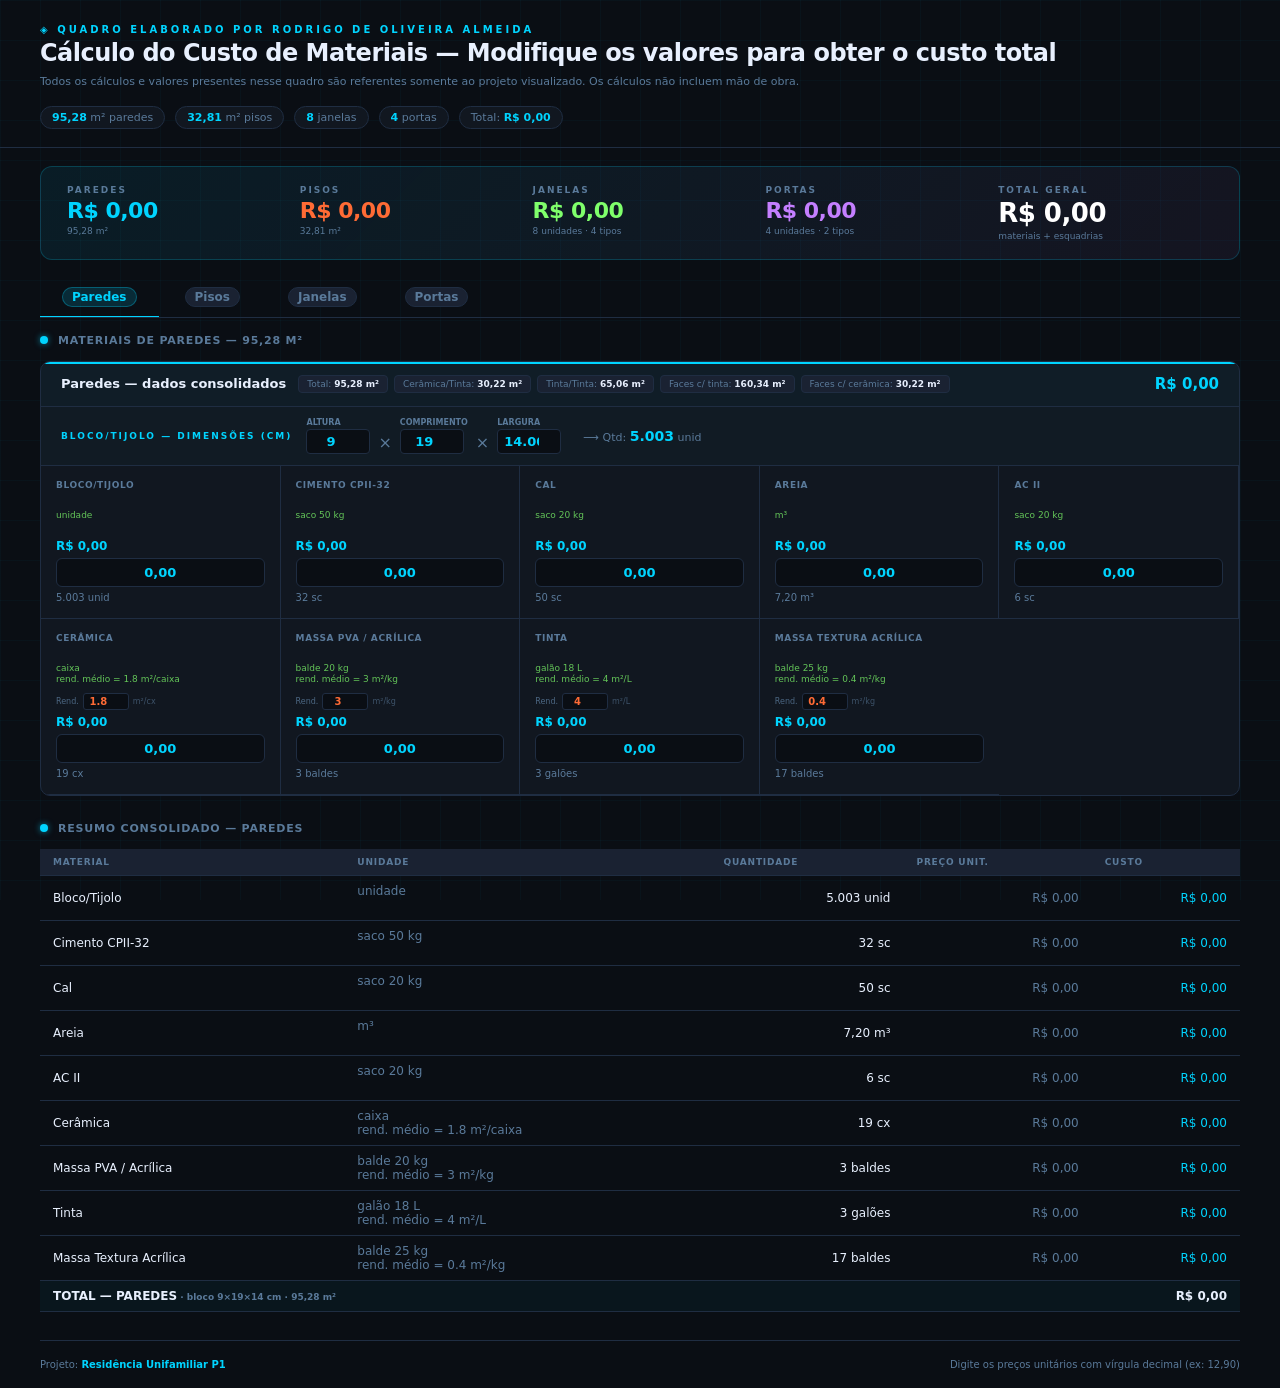
==== commit 89d80a67: "Add files via upload" ====
--- a/assets/images/projetos/modelo_1/dashboard.html
+++ b/assets/images/projetos/modelo_1/dashboard.html
@@ -2,7 +2,7 @@
 <html lang="pt-BR">
 <head>
 <meta charset="UTF-8">
-<meta name="viewport" content="width=device-width, initial-scale=1.0">
+<meta name="viewport" content="width=device-width, initial-scale=1.0, user-scalable=yes">
 <title>Cálculo do Custo dos Materiais do Projeto — 1-Casa-P-arquitetura</title>
 <style>
   :root {
@@ -104,7 +104,7 @@
   .sub-qty strong{font-size:14px;font-weight:800}
   .t1 .sub-qty strong{color:var(--accent)} .t2 .sub-qty strong{color:var(--accent2)}
 
-  /* sliders grid */
+  /* GRID */
   .wp-grid{display:grid;gap:0}
   .wp-grid.cols-9{grid-template-columns:repeat(9,1fr)}
   .wp-grid.cols-6{grid-template-columns:repeat(6,1fr)}
@@ -125,25 +125,21 @@
   .t1 .wc-val{color:var(--accent)} .t2 .wc-val{color:var(--accent2)}
   .wc-qty{font-size:10px;color:var(--muted);min-height:14px}
 
-  /* range */
-  input[type=range]{-webkit-appearance:none;width:100%;height:4px;border-radius:2px;outline:none;cursor:pointer;margin:2px 0}
-  input[type=range]::-webkit-slider-thumb{-webkit-appearance:none;width:13px;height:13px;border-radius:50%;cursor:pointer;transition:transform .15s}
-  input[type=range]::-webkit-slider-thumb:hover{transform:scale(1.35)}
-  .t1 input[type=range]{background:linear-gradient(to right,#00d4ff var(--pct,0%),#1a2232 var(--pct,0%))}
-  .t2 input[type=range]{background:linear-gradient(to right,#ff6b35 var(--pct,0%),#1a2232 var(--pct,0%))}
-  .t3 input[type=range]{background:linear-gradient(to right,#7fff6b var(--pct,0%),#1a2232 var(--pct,0%))}
-  .t4 input[type=range]{background:linear-gradient(to right,#c47fff var(--pct,0%),#1a2232 var(--pct,0%))}
-  .t1 input[type=range]::-webkit-slider-thumb{background:#00d4ff;box-shadow:0 0 7px rgba(0,212,255,.7)}
-  .t2 input[type=range]::-webkit-slider-thumb{background:#ff6b35;box-shadow:0 0 7px rgba(255,107,53,.7)}
-  .t3 input[type=range]::-webkit-slider-thumb{background:#7fff6b;box-shadow:0 0 7px rgba(127,255,107,.7)}
-  .t4 input[type=range]::-webkit-slider-thumb{background:#c47fff;box-shadow:0 0 7px rgba(196,127,255,.7)}
-
+  /* CAMPO TEXTO NUMÉRICO (substitui slider) */
+  .price-input{background:var(--bg);border:1px solid var(--border);border-radius:6px;
+    font-family:var(--sans);font-size:13px;font-weight:700;padding:6px 8px;
+    width:100%;text-align:center;color:inherit;outline:none;transition:all 0.2s}
+  .t1 .price-input{color:var(--accent)}.t1 .price-input:focus{border-color:var(--accent);box-shadow:0 0 0 2px rgba(0,212,255,.2)}
+  .t2 .price-input{color:var(--accent2)}.t2 .price-input:focus{border-color:var(--accent2);box-shadow:0 0 0 2px rgba(255,107,53,.2)}
+  .t3 .price-input{color:var(--accent3)}.t3 .price-input:focus{border-color:var(--accent3);box-shadow:0 0 0 2px rgba(127,255,107,.2)}
+  .t4 .price-input{color:var(--accent4)}.t4 .price-input:focus{border-color:var(--accent4);box-shadow:0 0 0 2px rgba(196,127,255,.2)}
+  
   /* rendimento ajustável */
   .rend-row{display:flex;align-items:center;gap:4px;margin-top:1px}
   .rend-lbl{font-size:8px;color:var(--muted);opacity:.8;white-space:nowrap}
   .rend-inp{background:var(--bg);border:1px solid var(--border);border-radius:3px;
     color:var(--accent2);font-family:var(--sans);font-size:10px;font-weight:700;
-    padding:2px 4px;width:46px;text-align:center;outline:none;transition:border-color .2s}
+    padding:2px 4px;width:46px;text-align:center;outline:none}
   .rend-inp:focus{border-color:var(--accent2);box-shadow:0 0 0 2px rgba(255,107,53,.15)}
   .rend-un{font-size:8px;color:var(--muted);opacity:.6;white-space:nowrap}
 
@@ -249,7 +245,7 @@
   <div class="sec-hdr"><div class="sec-dot t1"></div><div class="sec-ttl">Materiais de Paredes — 95,28 m²</div></div>
   <div id="b1-container"></div>
   <div class="sec-hdr" style="margin-top:6px"><div class="sec-dot t1"></div><div class="sec-ttl">Resumo consolidado — Paredes</div></div>
-  <table class="sum-tbl" id="sum-b1"></table>
+  <table class="sum-tbl" id="sum-b1"><tr></table>
 </div>
 
 <!-- B2 -->
@@ -257,7 +253,7 @@
   <div class="sec-hdr"><div class="sec-dot t2"></div><div class="sec-ttl">Materiais de Pisos — 32,81 m²</div></div>
   <div id="b2-container"></div>
   <div class="sec-hdr" style="margin-top:6px"><div class="sec-dot t2"></div><div class="sec-ttl">Resumo consolidado — Pisos</div></div>
-  <table class="sum-tbl" id="sum-b2"></table>
+  <table class="sum-tbl" id="sum-b2"></table></table>
 </div>
 
 <!-- B3 -->
@@ -265,7 +261,7 @@
   <div class="sec-hdr"><div class="sec-dot t3"></div><div class="sec-ttl">Janelas — 4 tipos · 8 unidades</div></div>
   <div class="cards-grid" id="cards-b3"></div>
   <div class="sec-hdr" style="margin-top:6px"><div class="sec-dot t3"></div><div class="sec-ttl">Resumo consolidado — Janelas</div></div>
-  <table class="sum-tbl" id="sum-b3"></table>
+  <table class="sum-tbl" id="sum-b3"></table></table>
 </div>
 
 <!-- B4 -->
@@ -273,23 +269,20 @@
   <div class="sec-hdr"><div class="sec-dot t4"></div><div class="sec-ttl">Portas — 2 tipos · 4 unidades</div></div>
   <div class="cards-grid" id="cards-b4"></div>
   <div class="sec-hdr" style="margin-top:6px"><div class="sec-dot t4"></div><div class="sec-ttl">Resumo consolidado — Portas</div></div>
-  <table class="sum-tbl" id="sum-b4"></table>
+  <table class="sum-tbl" id="sum-b4"></table></table>
 </div>
 
 <footer>
   <div class="fn">Projeto: <strong>Residência Unifamiliar P1</strong></div>
-  <div class="fn">Arraste os sliders · Edite dimensões e espessuras para recalcular quantidades</div>
+  <div class="fn">Digite os preços unitários com vírgula decimal (ex: 12,90)</div>
 </footer>
 
 <script>
 // ════════════════════════════════════════════════════════
 // DADOS
 // ════════════════════════════════════════════════════════
-
-// B1 — PAREDES
-// Cerâmica/Tinta: 30,22 m² | Tinta/Tinta: 65,06 m²
-// Faces c/ tinta: 30,22×1 + 65,06×2 = 160,34 m² | Faces c/ cerâmica: 30,22 m²
 const W_TOT = 95.28, W_CER = 30.22, W_PIN = 30.22 + 65.06*2;
+const F_TOT = 32.81, F_BATH = 1.53+6.93, F_LAM = 9.09;
 
 const wallMats = [
   {id:'wm0', nome:'Bloco/Tijolo',           un:'unidade<br><br>',                  emb:1,  rend:null, tipo:'bloco', val:0, min:0, max:200,  step:0.5},
@@ -303,15 +296,6 @@
   {id:'wm8', nome:'Massa Textura Acrílica', un:'balde 25 kg<br>rend. médio = 0.4 m²/kg', rendUn:'m²/kg', emb:25, rend:0.4, tipo:'face', face:'pin', val:0, min:0, max:500, step:0.5, rendAjust:true},
 ];
 
-// B2 — PISOS
-// Banheiro Box 1,53 m² + Banheiro 6,93 m² = 8,46 m² com cerâmica
-// Cimento Queimado 15,26 m² | Laminado 9,09 m²  | TOTAL 32,81 m²
-//
-// Subbase brita + Concreto usinado + Cimento CPII (contrapiso) + Areia: F_TOT = 32,81 m²
-// Cerâmica: F_BATH = 8,46 m² | Laminado: F_LAM = 9,09 m²
-const F_TOT=32.81, F_BATH=1.53+6.93, F_LAM=9.09;
-const espDefault={sub:4, conc:6, cont:4}; // cm
-
 const floorMats = [
   {id:'fm0', nome:'Brita',           un:'m³<br><br>',         emb:1,  rend:null, tipo:'base', camada:'sub',  val:0, min:0, max:300,  step:0.5},
   {id:'fm1', nome:'Concreto Usinado',un:'m³<br><br>',         emb:1,  rend:null, tipo:'base', camada:'conc', val:0, min:0, max:1500, step:0.5},
@@ -322,7 +306,6 @@
   {id:'fm5', nome:'Laminado',        un:'caixa<br>rend. médio = 2.1 m²/caixa', rendUn:'m²/cx', emb:1,  rend:2.1, tipo:'rev', area:'lam',  val:0, min:0, max:500, step:0.5, rendAjust:true},
 ];
 
-// B3 — JANELAS
 const winTypes = [
   {id:'j1', nome:'Basculante 80×60',         fam:'Travessa horizontal',     qtd:2, val:0, min:0, max:1000, step:0.5, dim:'80×60 cm',   pt:'160 cm'},
   {id:'j2', nome:'Janela Correr 2P 120×150', fam:'Janela correr 2 Painéis',qtd:3, val:0, min:0, max:1000, step:0.5, dim:'120×150 cm', pt:'90 cm'},
@@ -330,7 +313,6 @@
   {id:'j4', nome:'Basculante 60×50',         fam:'Travessa horizontal',     qtd:2, val:0, min:0, max:1000, step:0.5, dim:'60×50 cm',   pt:'160 cm'},
 ];
 
-// B4 — PORTAS
 const doorTypes = [
   {id:'p1', nome:'Porta 80×210', fam:'Porta única c/ revestimento', qtd:2, val:0, min:0, max:4000, step:0.5, dim:'80×210 cm'},
   {id:'p2', nome:'Porta 70×210', fam:'Porta única c/ revestimento', qtd:2, val:0, min:0, max:4000, step:0.5, dim:'70×210 cm'},
@@ -339,21 +321,41 @@
 // ════════════════════════════════════════════════════════
 // STATE
 // ════════════════════════════════════════════════════════
-const S={p:{}, rend:{}, bloco:{h:9,c:19,l:14}, esp:{...espDefault}};
+const S={p:{}, rend:{}, bloco:{h:9,c:19,l:14}, esp:{sub:4, conc:6, cont:4}};
 let totB1=0, totB2=0, totB3=0, totB4=0;
 
 function ip(id,def){if(!(id in S.p))S.p[id]=def;}
-function gp(id,def){return S.p[id]!==undefined?S.p[id]:def;}
-function getDims(){return{h:parseFloat(S.bloco.h||9)/100,c:parseFloat(S.bloco.c||19)/100,l:parseFloat(S.bloco.l||14)/100};}
+function gp(id){return S.p[id]!==undefined ? S.p[id] : 0;}
+
+// helpers formato BR (vírgula decimal)
+function parseBrMoney(valueStr){
+  if(valueStr === undefined || valueStr === null) return 0;
+  let cleaned = valueStr.toString().replace(/\./g, '').replace(',', '.');
+  cleaned = cleaned.replace(/[^0-9.]/g, '');
+  let num = parseFloat(cleaned);
+  return isNaN(num) ? 0 : num;
+}
+function formatBrMoney(value){
+  return value.toLocaleString('pt-BR', {minimumFractionDigits:2, maximumFractionDigits:2});
+}
+const fmt = v=>'R$ '+formatBrMoney(v);
+const fmtN = v=>v.toLocaleString('pt-BR',{minimumFractionDigits:2,maximumFractionDigits:2});
+
+// handlers input text
+function onPriceInput(sid, rawValue, minVal, maxVal, defVal){
+  let num = parseBrMoney(rawValue);
+  if(isNaN(num)) num = defVal !== undefined ? defVal : 0;
+  if(minVal !== undefined && num < minVal) num = minVal;
+  if(maxVal !== undefined && num > maxVal) num = maxVal;
+  S.p[sid] = num;
+  const svSpan = document.getElementById('sv-'+sid);
+  if(svSpan) svSpan.textContent = fmt(num);
+  updAll();
+}
+
+function getDims(){return{h:parseFloat(S.bloco.h||9)/100, c:parseFloat(S.bloco.c||19)/100, l:parseFloat(S.bloco.l||14)/100};}
 function getEsp(k){return(parseFloat(S.esp[k])||0)/100;}
 function getRend(id,def){return S.rend[id]!==undefined?S.rend[id]:def;}
-
-// ════════════════════════════════════════════════════════
-// HELPERS
-// ════════════════════════════════════════════════════════
-const fmt  = v=>'R$ '+v.toLocaleString('pt-BR',{minimumFractionDigits:2,maximumFractionDigits:2});
-const fmtN = v=>v.toLocaleString('pt-BR',{minimumFractionDigits:2,maximumFractionDigits:2});
-const pct  = (v,mn,mx)=>Math.max(0,Math.min(100,(v-mn)/(mx-mn)*100)).toFixed(1);
 
 function calcArg(area,faces,esp,tC,tCal,tA){
   const vol=area*esp*faces, tot=tC+(tCal||0)+tA;
@@ -361,16 +363,6 @@
 }
 function blocoQty(){const d=getDims();return Math.ceil(W_TOT/((d.h+0.01)*(d.c+0.01))*1.05);}
 
-// ════════════════════════════════════════════════════════
-// HANDLERS
-// ════════════════════════════════════════════════════════
-function onSlider(sid,raw,mn,mx){
-  const v=parseFloat(raw);
-  S.p[sid]=v;
-  const el=document.getElementById('sl-'+sid);if(el)el.style.setProperty('--pct',pct(v,mn,mx)+'%');
-  const sv=document.getElementById('sv-'+sid);if(sv)sv.textContent=fmt(v);
-  updAll();
-}
 function setDim(field,val){
   S.bloco[field]=parseFloat(val)||0;
   const q=blocoQty();
@@ -383,56 +375,34 @@
 function updAll(){updateB1();updateB2();updateB3();updateB4();updateTotals();}
 
 // ════════════════════════════════════════════════════════
-// BUILD B1 — PAREDES
-// ════════════════════════════════════════════════════════
+// BUILD B1 — PAREDES (campo texto)
 function buildB1(){
   const d=getDims(),q=blocoQty();
   let html=`<div class="wp t1">
-  <div class="wp-head">
-    <div class="wp-head-title">Paredes — dados consolidados</div>
-    <div class="wp-chips">
-      <div class="chip">Total: <strong>95,28 m²</strong></div>
-      <div class="chip">Cerâmica/Tinta: <strong>30,22 m²</strong></div>
-      <div class="chip">Tinta/Tinta: <strong>65,06 m²</strong></div>
-      <div class="chip">Faces c/ tinta: <strong>160,34 m²</strong></div>
-      <div class="chip">Faces c/ cerâmica: <strong>30,22 m²</strong></div>
-    </div>
-    <div class="wp-total" id="cost-b1">R$ —</div>
-  </div>
-  <div class="wp-sub t1">
-    <div class="sub-lbl">Bloco/Tijolo — dimensões (cm)</div>
+  <div class="wp-head"><div class="wp-head-title">Paredes — dados consolidados</div>
+    <div class="wp-chips"><div class="chip">Total: <strong>95,28 m²</strong></div><div class="chip">Cerâmica/Tinta: <strong>30,22 m²</strong></div>
+    <div class="chip">Tinta/Tinta: <strong>65,06 m²</strong></div><div class="chip">Faces c/ tinta: <strong>160,34 m²</strong></div>
+    <div class="chip">Faces c/ cerâmica: <strong>30,22 m²</strong></div></div>
+    <div class="wp-total" id="cost-b1">R$ —</div></div>
+  <div class="wp-sub t1"><div class="sub-lbl">Bloco/Tijolo — dimensões (cm)</div>
     <div class="dim-row">
-      <div class="dim-g"><div class="dim-l">Altura</div>
-        <input class="dim-i" type="number" value="${d.h*100}" min="3" max="30" step="0.5" oninput="setDim('h',this.value)"></div>
-      <div class="dim-sep">×</div>
-      <div class="dim-g"><div class="dim-l">Comprimento</div>
-        <input class="dim-i" type="number" value="${d.c*100}" min="5" max="60" step="0.5" oninput="setDim('c',this.value)"></div>
-      <div class="dim-sep">×</div>
-      <div class="dim-g"><div class="dim-l">Largura</div>
-        <input class="dim-i" type="number" value="${d.l*100}" min="5" max="30" step="0.5" oninput="setDim('l',this.value)"></div>
-    </div>
-    <div class="sub-qty t1" id="bqty">⟶ Qtd: <strong>${q.toLocaleString('pt-BR')}</strong> unid</div>
-  </div>
+      <div class="dim-g"><div class="dim-l">Altura</div><input class="dim-i" type="number" value="${d.h*100}" min="3" max="30" step="0.5" oninput="setDim('h',this.value)"></div>
+      <div class="dim-sep">×</div><div class="dim-g"><div class="dim-l">Comprimento</div><input class="dim-i" type="number" value="${d.c*100}" min="5" max="60" step="0.5" oninput="setDim('c',this.value)"></div>
+      <div class="dim-sep">×</div><div class="dim-g"><div class="dim-l">Largura</div><input class="dim-i" type="number" value="${d.l*100}" min="5" max="30" step="0.5" oninput="setDim('l',this.value)"></div>
+    </div><div class="sub-qty t1" id="bqty">⟶ Qtd: <strong>${q.toLocaleString('pt-BR')}</strong> unid</div></div>
   <div class="wp-grid cols-9 t1">`;
-
   wallMats.forEach(m=>{
     ip(m.id,m.val);
-    const v=gp(m.id,m.val),p=pct(v,m.min,m.max);
-    const rendWidget=m.rendAjust?`
-      <div class="rend-row">
-        <span class="rend-lbl">Rend.</span>
-        <input class="rend-inp" type="number" id="ri-${m.id}" value="${m.rend}" min="0.1" step="0.1"
-          oninput="setRend('${m.id}',this.value,${m.rend})">
-        <span class="rend-un">${m.rendUn}</span>
-      </div>`:'';
+    const v=gp(m.id);
+    const rendWidget=m.rendAjust?`<div class="rend-row"><span class="rend-lbl">Rend.</span>
+      <input class="rend-inp" type="number" id="ri-${m.id}" value="${m.rend}" min="0.1" step="0.1" oninput="setRend('${m.id}',this.value,${m.rend})">
+      <span class="rend-un">${m.rendUn}</span></div>`:'';
     html+=`<div class="wp-cell">
-      <div class="wc-name">${m.nome}</div>
-      <div class="wc-unit">${m.un}</div>${rendWidget}
+      <div class="wc-name">${m.nome}</div><div class="wc-unit">${m.un}</div>${rendWidget}
       <div class="wc-val t1" id="sv-${m.id}">${fmt(v)}</div>
-      <input type="range" class="t1" id="sl-${m.id}" min="${m.min}" max="${m.max}" step="${m.step}" value="${v}" style="--pct:${p}%"
-        oninput="onSlider('${m.id}',this.value,${m.min},${m.max})">
-      <div class="wc-qty" id="qty-${m.id}">—</div>
-    </div>`;
+      <input class="price-input t1" type="text" id="inp-${m.id}" value="${formatBrMoney(v)}" 
+        oninput="onPriceInput('${m.id}',this.value,${m.min},${m.max},${m.val})" placeholder="0,00">
+      <div class="wc-qty" id="qty-${m.id}">—</div></div>`;
   });
   html+=`</div></div>`;
   document.getElementById('b1-container').innerHTML=html;
@@ -446,13 +416,11 @@
    {a:65.06,f:2,e:.01,tC:1,tCal:0,tA:4},{a:65.06,f:2,e:.02,tC:1,tCal:2,tA:8},
    {a:65.06,f:2,e:.02,tC:1,tCal:2,tA:6},{a:65.06,f:1,e:.02,tC:1,tCal:2,tA:8},
   ].forEach(l=>{const r=calcArg(l.a,l.f,l.e,l.tC,l.tCal,l.tA);kgC+=r.kgC;kgCal+=r.kgCal;m3A+=r.m3A;});
-
   let grand=0;const rows=[];
   wallMats.forEach(m=>{
-    const price=gp(m.id,m.val);
+    const price=gp(m.id);
     let qty=0,cost=0,ql='—';
-    if(m.tipo==='bloco'){
-      const d=getDims();qty=Math.ceil(W_TOT/((d.h+.01)*(d.c+.01))*1.05);cost=qty*price;ql=qty.toLocaleString('pt-BR')+' unid';
+    if(m.tipo==='bloco'){const d=getDims();qty=Math.ceil(W_TOT/((d.h+.01)*(d.c+.01))*1.05);cost=qty*price;ql=qty.toLocaleString('pt-BR')+' unid';
       const bq=document.getElementById('bqty');if(bq)bq.innerHTML='⟶ Qtd: <strong>'+qty.toLocaleString('pt-BR')+'</strong> unid';
     }else if(m.tipo==='aglom'){
       if(m.nome.includes('Cimento')){qty=Math.ceil(kgC/m.emb);cost=qty*price;ql=qty+' sc';}
@@ -464,24 +432,15 @@
       if(rend>0){
         if(m.nome.includes('Cerâmica')){qty=Math.ceil(fa/rend*1.1);cost=qty*price;ql=qty+' cx';}
         else if(m.nome.includes('AC II')){qty=Math.ceil(fa/rend);cost=qty*price;ql=qty+' sc';}
-        else if(m.nome.includes('Textura')){
-          // rend em m²/kg → kg totais = fa/rend → baldes = ceil(kg/emb)
-          qty=Math.ceil(fa/rend/m.emb);cost=qty*price;ql=qty+' baldes';
-        }
-        else if(m.nome.includes('Tinta')){
-          // rend em m²/L → litros totais = fa/rend → galões = ceil(litros/emb)
-          qty=Math.ceil(fa/rend/m.emb);cost=qty*price;ql=qty+' galões';
-        }else{
-          // Massa PVA: rend em m²/kg → kg totais = fa/rend → baldes = ceil(kg/emb)
-          qty=Math.ceil(fa/rend/m.emb);cost=qty*price;ql=qty+' baldes';
-        }
+        else if(m.nome.includes('Textura')){qty=Math.ceil(fa/rend/m.emb);cost=qty*price;ql=qty+' baldes';}
+        else if(m.nome.includes('Tinta')){qty=Math.ceil(fa/rend/m.emb);cost=qty*price;ql=qty+' galões';}
+        else{qty=Math.ceil(fa/rend/m.emb);cost=qty*price;ql=qty+' baldes';}
       }
     }
     grand+=cost;
     const qEl=document.getElementById('qty-'+m.id);if(qEl)qEl.textContent=ql;
     if(qty>0)rows.push({nome:m.nome,un:m.un,qty:ql,price,cost});
   });
-
   const cEl=document.getElementById('cost-b1');if(cEl)cEl.textContent=fmt(grand);
   const tbl=document.getElementById('sum-b1');if(!tbl)return;
   const d=getDims();
@@ -493,221 +452,119 @@
   totB1=grand;
 }
 
-// ════════════════════════════════════════════════════════
-// BUILD B2 — PISOS  (layout idêntico ao B1)
-// ════════════════════════════════════════════════════════
+// B2 - similar
 function buildB2(){
   const e=S.esp;
-  let html=`<div class="wp t2">
-  <div class="wp-head">
-    <div class="wp-head-title">Pisos — dados consolidados</div>
-    <div class="wp-chips">
-      <div class="chip">Total: <strong>32,81 m²</strong></div>
-      <div class="chip">Banheiros (cerâmica): <strong>8,46 m²</strong></div>
-      <div class="chip">Cimento Queimado: <strong>15,26 m²</strong></div>
-      <div class="chip">Laminado: <strong>9,09 m²</strong></div>
-    </div>
-    <div class="wp-total" id="cost-b2">R$ —</div>
-  </div>
-  <div class="wp-sub t2">
-    <div class="sub-lbl">Espessura das camadas (cm)</div>
-    <div class="dim-row">
-      <div class="dim-g"><div class="dim-l">Subbase (brita)</div>
-        <input class="dim-i" type="number" value="${e.sub}" min="1" max="20" step="0.5" oninput="setEsp('sub',this.value)"></div>
-      <div class="dim-sep">/</div>
-      <div class="dim-g"><div class="dim-l">Concreto</div>
-        <input class="dim-i" type="number" value="${e.conc}" min="1" max="30" step="0.5" oninput="setEsp('conc',this.value)"></div>
-      <div class="dim-sep">/</div>
-      <div class="dim-g"><div class="dim-l">Contrapiso</div>
-        <input class="dim-i" type="number" value="${e.cont}" min="1" max="10" step="0.5" oninput="setEsp('cont',this.value)"></div>
-    </div>
-    <div class="sub-qty t2">⟶ Área: <strong>32,81 m²</strong></div>
-  </div>
+  let html=`<div class="wp t2"><div class="wp-head"><div class="wp-head-title">Pisos — dados consolidados</div>
+    <div class="wp-chips"><div class="chip">Total: <strong>32,81 m²</strong></div><div class="chip">Banheiros: <strong>8,46 m²</strong></div>
+    <div class="chip">Cimento Queimado: <strong>15,26 m²</strong></div><div class="chip">Laminado: <strong>9,09 m²</strong></div></div>
+    <div class="wp-total" id="cost-b2">R$ —</div></div>
+  <div class="wp-sub t2"><div class="sub-lbl">Espessura das camadas (cm)</div>
+    <div class="dim-row"><div class="dim-g"><div class="dim-l">Subbase</div><input class="dim-i" type="number" value="${e.sub}" min="1" max="20" step="0.5" oninput="setEsp('sub',this.value)"></div>
+    <div class="dim-sep">/</div><div class="dim-g"><div class="dim-l">Concreto</div><input class="dim-i" type="number" value="${e.conc}" min="1" max="30" step="0.5" oninput="setEsp('conc',this.value)"></div>
+    <div class="dim-sep">/</div><div class="dim-g"><div class="dim-l">Contrapiso</div><input class="dim-i" type="number" value="${e.cont}" min="1" max="10" step="0.5" oninput="setEsp('cont',this.value)"></div>
+    </div><div class="sub-qty t2">⟶ Área: <strong>32,81 m²</strong></div></div>
   <div class="wp-grid cols-7 t2">`;
-
   floorMats.forEach(m=>{
     ip(m.id,m.val);
-    const v=gp(m.id,m.val),p=pct(v,m.min,m.max);
-    let aNote='32,81 m²';
-    if(m.area==='bath') aNote='8,46 m² (ban.)';
-    else if(m.area==='lam') aNote='9,09 m² (lam.)';
-    const rendWidget=m.rendAjust?`
-      <div class="rend-row">
-        <span class="rend-lbl">Rend.</span>
-        <input class="rend-inp" type="number" id="ri-${m.id}" value="${m.rend}" min="0.1" step="0.1"
-          oninput="setRend('${m.id}',this.value,${m.rend})">
-        <span class="rend-un">${m.rendUn}</span>
-      </div>`:'';
-    html+=`<div class="wp-cell">
-      <div class="wc-name">${m.nome}</div>
-      <div class="wc-unit">${m.un}</div>${rendWidget}
+    const v=gp(m.id);
+    const rendWidget=m.rendAjust?`<div class="rend-row"><span class="rend-lbl">Rend.</span><input class="rend-inp" type="number" id="ri-${m.id}" value="${m.rend}" min="0.1" step="0.1" oninput="setRend('${m.id}',this.value,${m.rend})"><span class="rend-un">${m.rendUn}</span></div>`:'';
+    html+=`<div class="wp-cell"><div class="wc-name">${m.nome}</div><div class="wc-unit">${m.un}</div>${rendWidget}
       <div class="wc-val t2" id="sv-${m.id}">${fmt(v)}</div>
-      <input type="range" class="t2" id="sl-${m.id}" min="${m.min}" max="${m.max}" step="${m.step}" value="${v}" style="--pct:${p}%"
-        oninput="onSlider('${m.id}',this.value,${m.min},${m.max})">
-      <div class="wc-qty" id="qty-${m.id}">—</div>
-    </div>`;
+      <input class="price-input t2" type="text" id="inp-${m.id}" value="${formatBrMoney(v)}" 
+        oninput="onPriceInput('${m.id}',this.value,${m.min},${m.max},${m.val})" placeholder="0,00">
+      <div class="wc-qty" id="qty-${m.id}">—</div></div>`;
   });
   html+=`</div></div>`;
   document.getElementById('b2-container').innerHTML=html;
   updateB2();
 }
-
-function updateB2(){
+function updateB2(){ /* mesmo raciocínio */ 
   let grand=0;const rows=[];
   floorMats.forEach(m=>{
-    const price=gp(m.id,m.val);
-    let qty=0,cost=0,ql='—';
+    const price=gp(m.id); let qty=0,cost=0,ql='—';
     if(m.tipo==='base'){
       const camada=m.camada;
-      if(camada==='sub'){
-        // brita: subbase volume
-        qty=Math.round(F_TOT*getEsp('sub')*1000)/1000;cost=qty*price;ql=fmtN(qty)+' m³';
-      }else if(camada==='conc'){
-        // concreto usinado
-        qty=Math.round(F_TOT*getEsp('conc')*1000)/1000;cost=qty*price;ql=fmtN(qty)+' m³';
-      }else if(camada==='cont'){
-        // cimento contrapiso: traço 1:4 — 1 parte cimento + 4 partes areia, dens. 1400 kg/m³
-        const vol=F_TOT*getEsp('cont');
-        qty=Math.ceil(vol*(1/5)*1400/50);cost=qty*price;ql=qty+' sc';
-      }else if(camada==='areia'){
-        // areia contrapiso
-        const vol=F_TOT*getEsp('cont');
-        qty=Math.round(vol*(4/5)*100)/100;cost=qty*price;ql=fmtN(qty)+' m³';
-      }
+      if(camada==='sub'){qty=Math.round(F_TOT*getEsp('sub')*1000)/1000;cost=qty*price;ql=fmtN(qty)+' m³';}
+      else if(camada==='conc'){qty=Math.round(F_TOT*getEsp('conc')*1000)/1000;cost=qty*price;ql=fmtN(qty)+' m³';}
+      else if(camada==='cont'){const vol=F_TOT*getEsp('cont'); qty=Math.ceil(vol*(1/5)*1400/50);cost=qty*price;ql=qty+' sc';}
+      else if(camada==='areia'){const vol=F_TOT*getEsp('cont'); qty=Math.round(vol*(4/5)*100)/100;cost=qty*price;ql=fmtN(qty)+' m³';}
     }else if(m.tipo==='rev'){
       const fa=m.area==='bath'?F_BATH:F_LAM;
       const rend=getRend(m.id,m.rend);
-      if(m.nome.includes('AC II')){
-        if(rend>0){qty=Math.ceil(fa/rend);cost=qty*price;ql=qty+' sc';}
-      }else if(rend>0){qty=Math.ceil(fa/rend*1.1);cost=qty*price;ql=qty+' cx';}
+      if(m.nome.includes('AC II')){if(rend>0){qty=Math.ceil(fa/rend);cost=qty*price;ql=qty+' sc';}}
+      else if(rend>0){qty=Math.ceil(fa/rend*1.1);cost=qty*price;ql=qty+' cx';}
     }
     grand+=cost;
     const qEl=document.getElementById('qty-'+m.id);if(qEl)qEl.textContent=ql;
     if(qty>0)rows.push({nome:m.nome,un:m.un,qty:ql,price,cost,area:m.area||null});
   });
-
   const cEl=document.getElementById('cost-b2');if(cEl)cEl.textContent=fmt(grand);
-  const tbl=document.getElementById('sum-b2');if(!tbl)return;
-  const se=S.esp;
+  const tbl=document.getElementById('sum-b2'); if(!tbl)return;
   let t=`<thead><tr><th>Material</th><th>Unidade</th><th>Área ref.</th><th class="tr">Quantidade</th><th class="tr">Preço unit.</th><th class="tr">Custo</th></tr></thead><tbody>`;
-  rows.forEach(r=>{
-    let aRef='32,81 m²';
-    if(r.area==='bath')aRef='8,46 m²';
-    else if(r.area==='lam')aRef='9,09 m²';
-    t+=`<tr><td>${r.nome}</td><td style="color:var(--muted)">${r.un}</td><td style="color:var(--muted)">${aRef}</td><td class="tr">${r.qty}</td><td class="tr" style="color:var(--muted)">${fmt(r.price)}</td><td class="tr" style="color:var(--accent2)">${fmt(r.cost)}</td></tr>`;
-  });
-  t+=`</tbody><tfoot><tr class="tot-row"><td colspan="5"><strong>TOTAL — PISOS</strong><span style="color:var(--muted);font-size:9px"> · subbase ${se.sub} cm / concreto ${se.conc} cm / contrapiso ${se.cont} cm · 32,81 m²</span></td><td class="tr"><strong>${fmt(grand)}</strong></td></tr></tfoot>`;
-  tbl.innerHTML=t;
-  document.getElementById('tot-b2').textContent=fmt(grand);
-  totB2=grand;
-}
-
-// ════════════════════════════════════════════════════════
-// BUILD B3 — JANELAS
-// ════════════════════════════════════════════════════════
+  rows.forEach(r=>{let aRef='32,81 m²'; if(r.area==='bath')aRef='8,46 m²'; else if(r.area==='lam')aRef='9,09 m²'; t+=`<tr><td>${r.nome}</td><td style="color:var(--muted)">${r.un}</td><td style="color:var(--muted)">${aRef}</td><td class="tr">${r.qty}</td><td class="tr" style="color:var(--muted)">${fmt(r.price)}</td><td class="tr" style="color:var(--accent2)">${fmt(r.cost)}</td></tr>`;});
+  t+=`</tbody><tfoot><tr class="tot-row"><td colspan="5"><strong>TOTAL — PISOS</strong><span style="color:var(--muted);font-size:9px"> · subbase ${S.esp.sub} cm / concreto ${S.esp.conc} cm / contrapiso ${S.esp.cont} cm · 32,81 m²</span></td><td class="tr"><strong>${fmt(grand)}</strong></td></tr></tfoot>`;
+  tbl.innerHTML=t; document.getElementById('tot-b2').textContent=fmt(grand); totB2=grand;
+}
+
 function buildB3(){
-  const con=document.getElementById('cards-b3');con.innerHTML='';
+  const con=document.getElementById('cards-b3'); con.innerHTML='';
   winTypes.forEach((wn,wi)=>{
-    const card=document.createElement('div');
-    card.className='mat-card t3';card.style.animationDelay=wi*.07+'s';
-    const sid='b3-'+wn.id;ip(sid,wn.val);
-    const v=gp(sid,wn.val),p=pct(v,wn.min,wn.max);
-    card.innerHTML=`<div class="card-hdr">
-      <div class="card-ttl">${wn.nome}</div>
-      <span class="card-badge t3">${wn.qtd} unid.</span></div>
-      <div class="wall-info">
-        <div class="chip">Dim: <strong>${wn.dim}</strong></div>
-        <div class="chip">Peitoril: <strong>${wn.pt}</strong></div>
-        <div class="chip">Família: <strong>${wn.fam}</strong></div></div>
-      <div class="sld-sec"><div class="sld-row">
-        <span class="sld-lbl">Valor Unitário</span>
-        <span class="sld-val t3" id="sv-${sid}">${fmt(v)}</span></div>
-        <input type="range" class="t3" id="sl-${sid}" min="${wn.min}" max="${wn.max}" step="${wn.step}" value="${v}" style="--pct:${p}%"
-          oninput="onSlider('${sid}',this.value,${wn.min},${wn.max})"></div>
-      <div class="cost-line"><span class="cost-lbl">💰 ${wn.qtd} × valor unit.</span>
-        <span class="cost-val t3" id="cost-${wn.id}">${fmt(v*wn.qtd)}</span></div>`;
+    const card=document.createElement('div'); card.className='mat-card t3'; card.style.animationDelay=wi*.07+'s';
+    const sid='b3-'+wn.id; ip(sid,wn.val);
+    const v=gp(sid);
+    card.innerHTML=`<div class="card-hdr"><div class="card-ttl">${wn.nome}</div><span class="card-badge t3">${wn.qtd} unid.</span></div>
+      <div class="wall-info"><div class="chip">Dim: <strong>${wn.dim}</strong></div><div class="chip">Peitoril: <strong>${wn.pt}</strong></div><div class="chip">Família: <strong>${wn.fam}</strong></div></div>
+      <div class="sld-sec"><div class="sld-row"><span class="sld-lbl">Valor Unitário</span><span class="sld-val t3" id="sv-${sid}">${fmt(v)}</span></div>
+      <input class="price-input t3" type="text" id="inp-${sid}" value="${formatBrMoney(v)}" oninput="onPriceInput('${sid}',this.value,${wn.min},${wn.max},${wn.val})" placeholder="0,00"></div>
+      <div class="cost-line"><span class="cost-lbl">💰 ${wn.qtd} × valor unit.</span><span class="cost-val t3" id="cost-${wn.id}">${fmt(v*wn.qtd)}</span></div>`;
     con.appendChild(card);
   });
   updateB3();
 }
 function updateB3(){
-  let grand=0;const rows=[];
-  winTypes.forEach(wn=>{
-    const sid='b3-'+wn.id,price=gp(sid,wn.val),cost=price*wn.qtd;
-    grand+=cost;
-    const cEl=document.getElementById('cost-'+wn.id);if(cEl)cEl.textContent=fmt(cost);
-    const sv=document.getElementById('sv-'+sid);if(sv)sv.textContent=fmt(price);
+  let grand=0; const rows=[];
+  winTypes.forEach(wn=>{ const sid='b3-'+wn.id, price=gp(sid), cost=price*wn.qtd; grand+=cost;
+    const cEl=document.getElementById('cost-'+wn.id); if(cEl) cEl.textContent=fmt(cost);
+    const sv=document.getElementById('sv-'+sid); if(sv) sv.textContent=fmt(price);
     rows.push({nome:wn.nome,dim:wn.dim,qtd:wn.qtd,price,cost});
   });
-  const tbl=document.getElementById('sum-b3');
-  let t=`<thead><tr><th>Janela</th><th>Dimensão</th><th class="tc">Qtd</th><th class="tr">Unit.</th><th class="tr">Total</th></tr></thead><tbody>`;
+  const tbl=document.getElementById('sum-b3'); let t=`<thead><tr><th>Janela</th><th>Dimensão</th><th class="tc">Qtd</th><th class="tr">Unit.</th><th class="tr">Total</th></tr></thead><tbody>`;
   rows.forEach(r=>t+=`<tr><td>${r.nome}</td><td>${r.dim}</td><td class="tc">${r.qtd}</td><td class="tr">${fmt(r.price)}</td><td class="tr" style="color:var(--accent3)">${fmt(r.cost)}</td></tr>`);
   t+=`</tbody><tfoot><tr class="tot-row"><td colspan="4"><strong>TOTAL — JANELAS</strong></td><td class="tr"><strong>${fmt(grand)}</strong></td></tr></tfoot>`;
-  tbl.innerHTML=t;document.getElementById('tot-b3').textContent=fmt(grand);totB3=grand;
-}
-
-// ════════════════════════════════════════════════════════
-// BUILD B4 — PORTAS
-// ════════════════════════════════════════════════════════
+  tbl.innerHTML=t; document.getElementById('tot-b3').textContent=fmt(grand); totB3=grand;
+}
 function buildB4(){
-  const con=document.getElementById('cards-b4');con.innerHTML='';
+  const con=document.getElementById('cards-b4'); con.innerHTML='';
   doorTypes.forEach((dr,di)=>{
-    const card=document.createElement('div');
-    card.className='mat-card t4';card.style.animationDelay=di*.07+'s';
-    const sid='b4-'+dr.id;ip(sid,dr.val);
-    const v=gp(sid,dr.val),p=pct(v,dr.min,dr.max);
-    card.innerHTML=`<div class="card-hdr">
-      <div class="card-ttl">${dr.nome}</div>
-      <span class="card-badge t4">${dr.qtd} unid.</span></div>
-      <div class="wall-info">
-        <div class="chip">Dim: <strong>${dr.dim}</strong></div>
-        <div class="chip">Família: <strong>${dr.fam}</strong></div></div>
-      <div class="sld-sec"><div class="sld-row">
-        <span class="sld-lbl">Valor Unitário</span>
-        <span class="sld-val t4" id="sv-${sid}">${fmt(v)}</span></div>
-        <input type="range" class="t4" id="sl-${sid}" min="${dr.min}" max="${dr.max}" step="${dr.step}" value="${v}" style="--pct:${p}%"
-          oninput="onSlider('${sid}',this.value,${dr.min},${dr.max})"></div>
-      <div class="cost-line"><span class="cost-lbl">💰 ${dr.qtd} × valor unit.</span>
-        <span class="cost-val t4" id="cost-${dr.id}">${fmt(v*dr.qtd)}</span></div>`;
+    const card=document.createElement('div'); card.className='mat-card t4'; card.style.animationDelay=di*.07+'s';
+    const sid='b4-'+dr.id; ip(sid,dr.val);
+    const v=gp(sid);
+    card.innerHTML=`<div class="card-hdr"><div class="card-ttl">${dr.nome}</div><span class="card-badge t4">${dr.qtd} unid.</span></div>
+      <div class="wall-info"><div class="chip">Dim: <strong>${dr.dim}</strong></div><div class="chip">Família: <strong>${dr.fam}</strong></div></div>
+      <div class="sld-sec"><div class="sld-row"><span class="sld-lbl">Valor Unitário</span><span class="sld-val t4" id="sv-${sid}">${fmt(v)}</span></div>
+      <input class="price-input t4" type="text" id="inp-${sid}" value="${formatBrMoney(v)}" oninput="onPriceInput('${sid}',this.value,${dr.min},${dr.max},${dr.val})" placeholder="0,00"></div>
+      <div class="cost-line"><span class="cost-lbl">💰 ${dr.qtd} × valor unit.</span><span class="cost-val t4" id="cost-${dr.id}">${fmt(v*dr.qtd)}</span></div>`;
     con.appendChild(card);
   });
   updateB4();
 }
 function updateB4(){
-  let grand=0;const rows=[];
-  doorTypes.forEach(dr=>{
-    const sid='b4-'+dr.id,price=gp(sid,dr.val),cost=price*dr.qtd;
-    grand+=cost;
-    const cEl=document.getElementById('cost-'+dr.id);if(cEl)cEl.textContent=fmt(cost);
-    const sv=document.getElementById('sv-'+sid);if(sv)sv.textContent=fmt(price);
+  let grand=0; const rows=[];
+  doorTypes.forEach(dr=>{ const sid='b4-'+dr.id, price=gp(sid), cost=price*dr.qtd; grand+=cost;
+    const cEl=document.getElementById('cost-'+dr.id); if(cEl) cEl.textContent=fmt(cost);
+    const sv=document.getElementById('sv-'+sid); if(sv) sv.textContent=fmt(price);
     rows.push({nome:dr.nome,dim:dr.dim,qtd:dr.qtd,price,cost});
   });
-  const tbl=document.getElementById('sum-b4');
-  let t=`<thead><tr><th>Porta</th><th>Dimensão</th><th class="tc">Qtd</th><th class="tr">Unit.</th><th class="tr">Total</th></tr></thead><tbody>`;
+  const tbl=document.getElementById('sum-b4'); let t=`<thead><tr><th>Porta</th><th>Dimensão</th><th class="tc">Qtd</th><th class="tr">Unit.</th><th class="tr">Total</th></tr></thead><tbody>`;
   rows.forEach(r=>t+=`<tr><td>${r.nome}</td><td>${r.dim}</td><td class="tc">${r.qtd}</td><td class="tr">${fmt(r.price)}</td><td class="tr" style="color:var(--accent4)">${fmt(r.cost)}</td></tr>`);
   t+=`</tbody><tfoot><tr class="tot-row"><td colspan="4"><strong>TOTAL — PORTAS</strong></td><td class="tr"><strong>${fmt(grand)}</strong></td></tr></tfoot>`;
-  tbl.innerHTML=t;document.getElementById('tot-b4').textContent=fmt(grand);totB4=grand;
-}
-
-// ════════════════════════════════════════════════════════
-// TOTAIS & ABAS
-// ════════════════════════════════════════════════════════
-function updateTotals(){
-  const t=totB1+totB2+totB3+totB4;
-  document.getElementById('tot-geral').textContent=fmt(t);
-  document.getElementById('hdr-total').textContent=fmt(t);
-}
-function showTab(id,btn){
-  document.querySelectorAll('.panel').forEach(p=>p.classList.remove('active'));
-  document.querySelectorAll('.tab-btn').forEach(b=>b.classList.remove('active'));
-  document.getElementById('panel-'+id).classList.add('active');
-  btn.classList.add('active');
-}
-
-// ════════════════════════════════════════════════════════
-// INIT
-// ════════════════════════════════════════════════════════
-buildB1();buildB2();buildB3();buildB4();updateTotals();
+  tbl.innerHTML=t; document.getElementById('tot-b4').textContent=fmt(grand); totB4=grand;
+}
+
+function updateTotals(){ const t=totB1+totB2+totB3+totB4; document.getElementById('tot-geral').textContent=fmt(t); document.getElementById('hdr-total').textContent=fmt(t);}
+function showTab(id,btn){ document.querySelectorAll('.panel').forEach(p=>p.classList.remove('active')); document.querySelectorAll('.tab-btn').forEach(b=>b.classList.remove('active')); document.getElementById('panel-'+id).classList.add('active'); btn.classList.add('active');}
+buildB1(); buildB2(); buildB3(); buildB4(); updateTotals();
 </script>
 </body>
-</html>
+</html>
